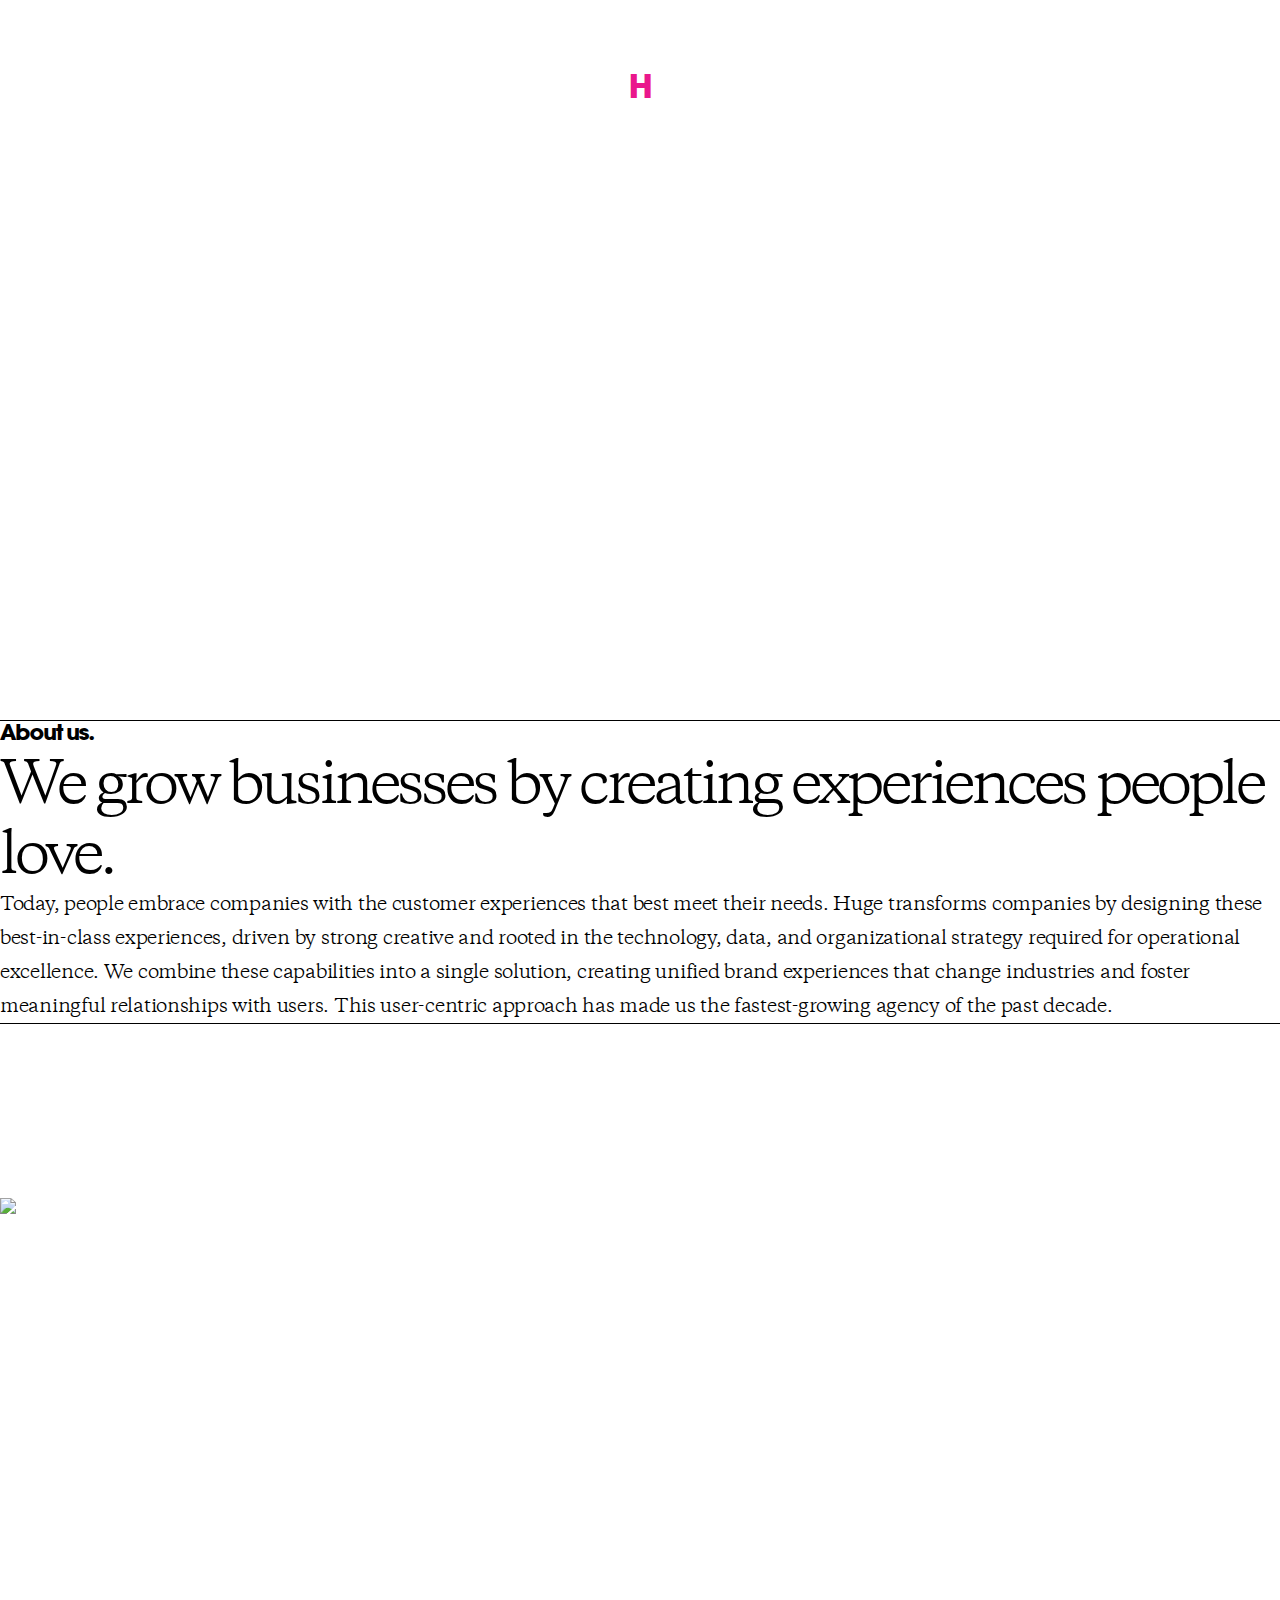
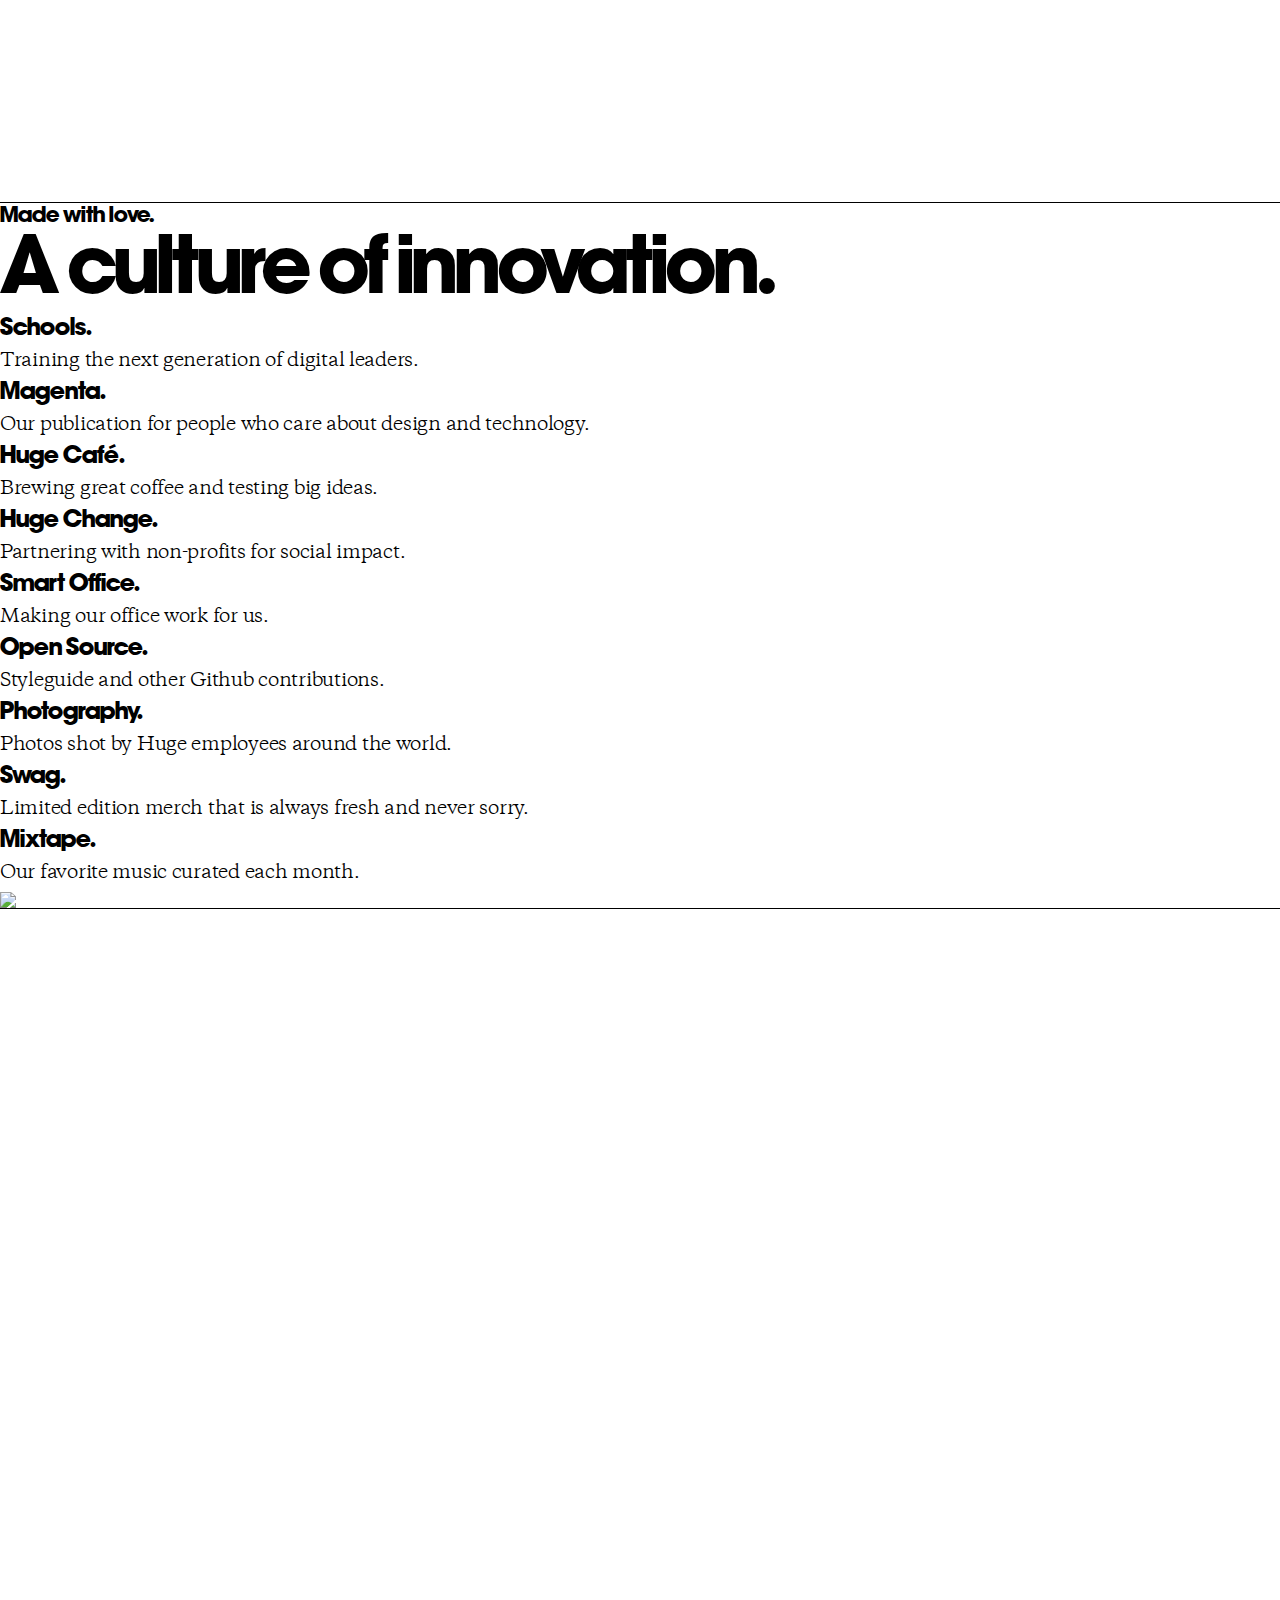
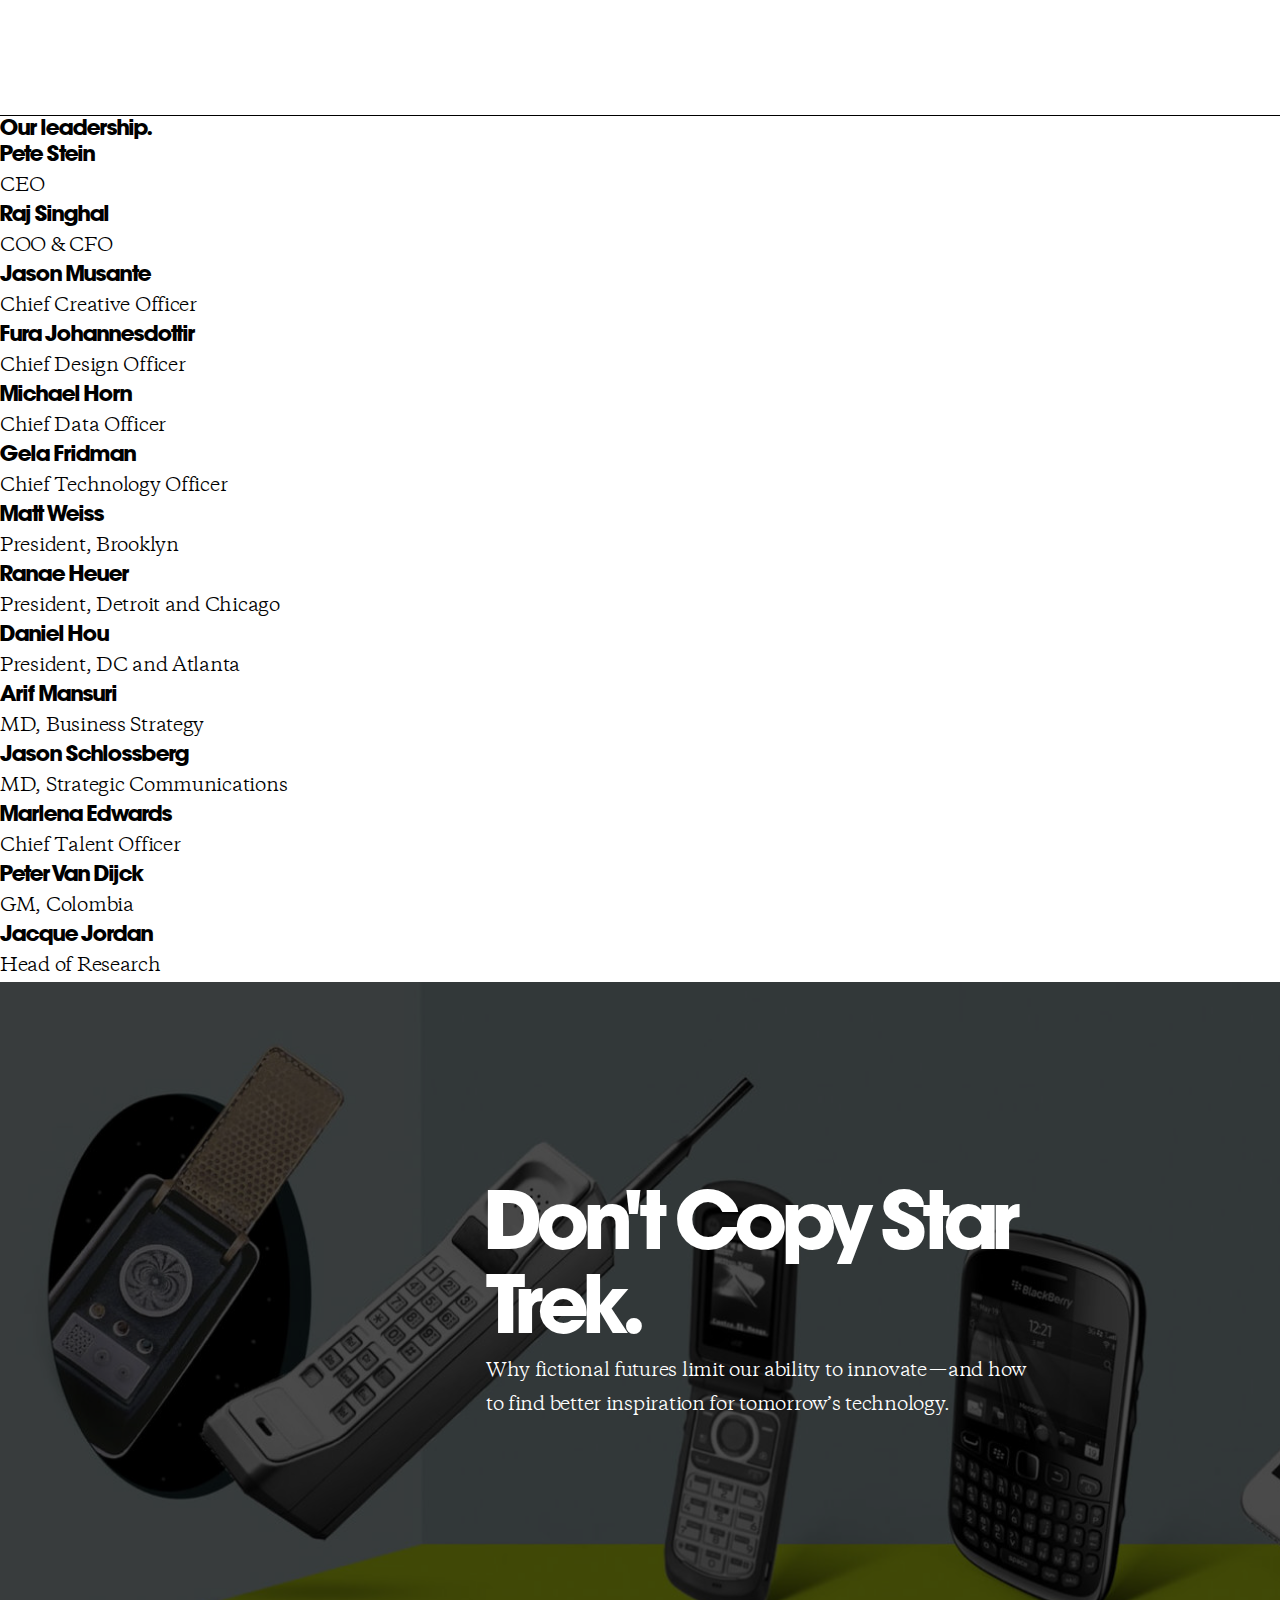
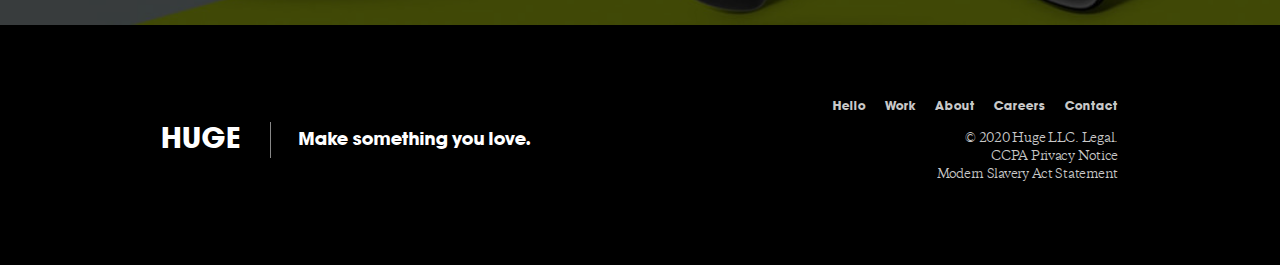
==== about.html @ fbf31138 "Add files via upload" ====
<!doctype html>
<html lang="ko">
<head>
  <title>Huge Inc.</title>
    <meta charset="UTF-8">
    <meta name="description" content="Huge Inc Website">
    <meta name="keywords" content="Design, Agency, Web, UI, UX">
    <meta name="author" content="Hevin">
    <meta name="viewport" content="width=device-width, initial-scale=1.0, user-scalable=no">

<!-- css -->
  <link rel="stylesheet" type="text/css" href="css/destyle.css"><!-- 브라우저 초기화 -->
  <link rel="stylesheet" type="text/css" href="css/common.css"><!-- 공통요소 -->
  <link rel="stylesheet" type="text/css" href="css/home.css"><!-- home 페이지 -->
  <link rel="stylesheet" type="text/css" href="css/about.css"><!-- about 페이지 -->

<!-- 구글 웹 폰트 -->
  <link rel="stylesheet" href="https://fonts.googleapis.com/css?family=Nanum+Myeongjo&display=swap">

  <script>
/*  변수 선언  */
   var header_state = 0;    /* 헤더 보이기 상태 */
  
        function LogoClick()  {
          if (header_state == 0)  {
            document.getElementById("home_header").style ="animation-name: home_header_ani; animation-duration: 1s; animation-fill-mode: forwards;";
            header_state = 1; /* 헤더 height: 440px 상태 기억 */
          } 
          else {
            document.getElementById("home_header").style ="animation-name: home_header_ani; animation-duration: 1s; animation-direction:reverse;";
              header_state = 0; /* 헤더 height: 0px 상태 기억 */
          } 
        }
  
   </script>
</head>

<body>

<!-- 원래 Home_logo
<div class="logo_box">
   <div class="logo">H</div>
</div>  -->

<!-- Home_logo 시작 -->
<div id="logo_h" onclick="LogoClick()">H</div>


<!-- header 시작 -->
<header id="home_header">

    <nav class="gnb">
        <ul class="menu_wrap">
          <li>
            <a href="index_3.24종합.html">Hello.</a>
            <p>Today at Huge.</p>
            <div></div>
          </li>
          <li>
            <a href="work.html">Work.</a>
            <p>What we've made.</p>
            <div></div>
          </li>
          <li>
            <a href="about.html">About.</a>
            <p>Who we are.</p>
            <div></div>
          </li>
          <li>
            <a href="careers.html">Careers.</a>
            <p>Join the team.</p>
            <div></div>
          </li>
          <li>
            <a href="contact.html">Contact.</a>
            <p>Get in touch.</p>
            <div></div>
          </li>
        </ul>
    
        <div class="gnb_aside">
          <p class="">Explore our thought leadership at</p>
          <a href="magenta.html">MAGENTA<span>.</span></a>
        </div>
    </nav>

</header><!-- header 끝 -->


<!-- main 시작 -->
<main>

<!-- About_hero 시작 -->
 <section class="hero hero_about">
     <h1 class="hero_title color_wh">Born in Brooklyn.</h1>
 </section>

<!-- About_us 시작 -->
 <section class="about_us">

  <div class="about_us_container">

    <div class="section_subtitle">
      <hr class="section_subtitle_rule_bl">
      <h6>About us.</h6>
    </div>
        
    <div class="about_us_content">
      <h2 class="about_us_title h3_serif">We grow businesses by creating experiences people love.</h2>
      <p class="about_us_text">Today, people embrace companies with the customer experiences that best meet their needs. Huge transforms companies by designing these best-in-class experiences, driven by strong creative and rooted in the technology, data, and organizational strategy required for operational excellence. We combine these capabilities into a single solution, creating unified brand experiences that change industries and foster meaningful relationships with users. This user-centric approach has made us the fastest-growing agency of the past decade.</p>
    </div>
  </div>

 </section>

<!-- How we do it 시작 -->
 <section class="our_servise">

  <div class="our_servise_container">
        
    <div class="section_subtitle_nopadding">
      <hr class="section_subtitle_rule_wh">
      <h6 class="color_wh">How we do it.</h6>
    </div>

    <div class="our_servise_content_container">
      <div class="our_servise_content">
        <h4 class="our_servise_content_title color_wh">The unified brand experience.</h4>
        <p class="our_servise_content_text color_wh">Lean, interdisciplinary teams work in close collaboration with clients, helping them to solve their user’s biggest problems. Our user-centric, data-driven approach focuses on creating a seamless experience across all digital, physical and communications touchpoints. This unified brand experience results in a much more consistent, impactful, and valuable relationship with the user.
        </p>
      </div>
      <div class="our_servise_infographic">
         <img class="our_servise_infographic_img" src="img/about/diagram.png">
      </div>
    </div>
  </div>

  <div class="our_servise_list_container">
    <ul class="our_servise_list color_wh">
      <h6>Strategy.</h6>
      <li><p><a>Business Consulting</a></p></li>
      <li><p><a>Innovation</a></p></li>
      <li><p><a>Branding</a></p></li>
      <li><p><a>Data Science</a></p></li>
      <li><p><a>Research</a></p></li>
    </ul>

    <ul class="our_servise_list color_wh">
      <h6>Product.</h6>
      <li><p><a>Experience Design</a></p></li>
      <li><p><a>Physical Design</a></p></li>
      <li><p><a>Service Design</a></p></li>
      <li><p><a>Technology</a></p></li>
      <li><p><a>Search Optimization</a></p></li>
    </ul>

    <ul class="our_servise_list color_wh">
      <h6>Marketing.</h6>
      <li><p><a>Campaigns</a></p></li>
      <li><p><a>Content</a></p></li>
      <li><p><a>Social & PR</a></p></li>
      <li><p><a>Media</a></p></li>
      <li><p><a>CRM</a></p></li>
    </ul>
  </div>
    
</section>

<!-- Made with love 시작 -->
<section class="our_culture">
  <div class="our_culture_container">

    <div class="section_subtitle_nopadding">
      <hr class="section_subtitle_rule_bl">
      <h6>Made with love.</h6>
    </div>

    <div class="our_culture_title">
      <h2>A culture of innovation.</h2></div>

    <ul class="our_culture_list">
      <li>
        <h5><a>Schools.</a></h5>
        <p>Training the next generation of digital leaders.</p>
      </li>
      <li>
        <h5><a>Magenta.</a></h5>
        <p>Our publication for people who care about design and technology.</p>
      </li>
      <li>
        <h5><a>Huge Café.</a></h5>
        <p>Brewing great coffee and testing big ideas.</p>
      </li>
      <li>
        <h5><a>Huge Change.</a></h5>
        <p>Partnering with non-profits for social impact.</p>
      </li>
      <li>
        <h5><a>Smart Office.</a></h5>
        <p>Making our office work for us.</p>
      </li>
      <li>
        <h5><a>Open Source.</a></h5>
        <p>Styleguide and other Github contributions.</p>
      </li>
      <li>
        <h5><a>Photography.</a></h5>
        <p>Photos shot by Huge employees around the world.</p>
      </li>
      <li></li>
      <li>
        <h5><a>Swag.</a></h5>
        <p>Limited edition merch that is always fresh and never sorry.</p>
      </li>
      <li></li>
      <li></li>
      <li></li>
      <li>
        <h5><a>Mixtape.</a></h5>
        <p>Our favorite music curated each month.</p>
      </li>
    </ul>
  </div>

  <div class="our_culture_background">
    <img src="img/about/bag__1_.png">
 </div>

</section>

<!-- Our offices 시작 -->
<section class="our_offices">

  <div class="our_offices_container">
        
    <div class="section_subtitle_nopadding">
      <hr class="section_subtitle_rule_wh">
      <h6 class="color_wh">Our offices.</h6>
    </div>

    <div>
      <ul class="our_offices_list color_wh">
        <li>
          <h6><a>Atlanta.</a></h6>
          <p>atl@hugeinc.com</p>
        </li>
        <li>
          <h6><a>Bogotá.</a></h6>
          <p>bog@hugeinc.com</p>
        </li>
        <li>
          <h6><a>Brooklyn.</a></h6>
          <p>bk@hugeinc.com</p>
        </li>
        <li>
          <h6><a>Chicago.</a></h6>
          <p>chi@hugeinc.com</p>
        </li>
        <li>
          <h6><a>DC.</a></h6>
          <p>dc@hugeinc.com</p>
        </li>
        <li>
          <h6><a>Detroit.</a></h6>
          <p>bog@hugeinc.com</p>
        </li>
        <li>
          <h6><a>London.</a></h6>
          <p>atl@hugeinc.com</p>
        </li>
        <li>
          <h6><a>Los Angeles.</a></h6>
          <p>la@hugeinc.com</p>
        </li>
        <li>
          <h6><a>Medellín.</a></h6>
          <p>mde@hugeinc.com</p>
        </li>
        <li>
          <h6><a>Oakland.</a></h6>
          <p>oak@hugeinc.com</p>
        </li>
        <li>
          <h6><a>Singapore.</a></h6>
          <p>sgp@hugeinc.com</p>
        </li>
        <li>
          <h6><a>Tokyo.</a></h6>
          <p>tyo@hugeinc.com</p>
        </li>
        <li>
          <h6><a>Toronto.</a></h6>
          <p>to@hugeinc.com</p>
        </li>
        
        
      </ul>



    </div>



  </div>

</section>

<!-- Our leadership 시작 -->
<section class="our_leadership">

  <div class="our_leadership_container">
        
    <div class="section_subtitle_nopadding">
      <hr class="section_subtitle_rule_bl">
      <h6 class="color_bl">Our leadership.</h6>
    </div>

    <div>
      <ul class="our_leadership_list color_bl">
        <li>
          <h6><a>Pete Stein</a></h6>
          <p>CEO</p>
        </li>
        <li>
          <h6><a>Raj Singhal</a></h6>
          <p>COO & CFO</p>
        </li>
        <li>
          <h6><a>Jason Musante</a></h6>
          <p>Chief Creative Officer</p>
        </li>
        <li>
          <h6><a>Fura Johannesdottir</a></h6>
          <p>Chief Design Officer</p>
        </li>
        <li>
          <h6><a>Michael Horn</a></h6>
          <p>Chief Data Officer</p>
        </li>
        <li>
          <h6><a>Gela Fridman</a></h6>
          <p>Chief Technology Officer</p>
        </li>
        <li>
          <h6><a>Matt Weiss</a></h6>
          <p>President, Brooklyn</p>
        </li>
        <li>
          <h6><a>Ranae Heuer</a></h6>
          <p>President, Detroit and Chicago</p>
        </li>
        <li>
          <h6><a>Daniel Hou</a></h6>
          <p>President, DC and Atlanta</p>
        </li>
        <li>
          <h6><a>Arif Mansuri</a></h6>
          <p>MD, Business Strategy</p>
        </li>
        <li>
          <h6><a>Jason Schlossberg</a></h6>
          <p>MD, Strategic Communications</p>
        </li>
        <li>
          <h6><a>Marlena Edwards</a></h6>
          <p>Chief Talent Officer</p>
        </li>
        <li>
          <h6><a>Peter Van Dijck</a></h6>
          <p>GM, Colombia</p>
        </li>
        <li>
          <h6><a>Jacque Jordan</a></h6>
          <p>Head of Research</p>
        </li>
        
        
      </ul>


    </div>
  </div>
</section>

<!-- main last 시작 -->
<section class="main_last">

  <div>
   <div class="main_last_wrap">
     <a class="main_last_left"></a>
     <a class="main_last_right">
       <h2>Don't Copy Star Trek.</h2>
       <p>Why fictional futures limit our ability to innovate — and how to find better inspiration for tomorrow’s technology.</p>
     </a>
   </div>
  </div>
  
 </section>


</main>
    

<!-- footer 시작 -->
<footer class="home_footer bg_color_black color_wh"> 
    <div>
       <div class="footer_content_left">
           <div>HUGE</div>
           <p class="color_wh">Make something you love.</p> 
       </div>  
    
       <div class="footer_content_right"> 
           <div>
              <a href="hello.html">Hello</a>
              <a href="work.html">Work</a>
              <a href="cbout.html">About</a>
              <a href="careers.html">Careers</a>
              <a href="contact.html" class="margin_right_none">Contact</a>
           </div>
           <p class="footer_aside">© 2020 Huge LLC. Legal.<br>
              CCPA Privacy Notice<br>
              Modern Slavery Act Statement
           </p>
        </div>
    </div> 
</footer><!-- footer 끝 -->


</body> 

</html>
---- css/destyle.css ----
/*! destyle.css v1.0.11 | MIT License | https://github.com/nicolas-cusan/destyle.css */

/* Reset box-model
   ========================================================================== */

* {
  box-sizing: border-box;
}

::before,
::after {
  box-sizing: inherit;
}

/* Document
   ========================================================================== */

/**
 * 1. Correct the line height in all browsers.
 * 2. Prevent adjustments of font size after orientation changes in iOS.
 * 3. Remove gray overlay on links for iOS.
 */

html {
  line-height: 1.15; /* 1 */
  -webkit-text-size-adjust: 100%; /* 2 */
  -webkit-tap-highlight-color: transparent; /* 3*/
}

/* Sections
   ========================================================================== */

/**
 * Remove the margin in all browsers.
 */

body {
  margin: 0;
}

/**
 * Render the `main` element consistently in IE.
 */

main {
  display: block;
}

/* Vertical rhythm
   ========================================================================== */

p,
table,
blockquote,
address,
pre,
iframe,
form,
figure,
dl {
  margin: 0;
}

/* Headings
   ========================================================================== */

h1,
h2,
h3,
h4,
h5,
h6 {
  font-size: inherit;
  line-height: inherit;
  font-weight: inherit;
  margin: 0;
}

/* Lists (enumeration)
   ========================================================================== */

ul,
ol {
  margin: 0;
  padding: 0;
  list-style: none;
}

/* Lists (definition)
   ========================================================================== */

dt {
  font-weight: bold;
}

dd {
  margin-left: 0;
}

/* Grouping content
   ========================================================================== */

/**
 * 1. Add the correct box sizing in Firefox.
 * 2. Show the overflow in Edge and IE.
 */

hr {
  box-sizing: content-box; /* 1 */
  height: 0; /* 1 */
  overflow: visible; /* 2 */
  border: 0;
  border-top: 1px solid;
  margin: 0;
  clear: both;
  color: inherit;
}

/**
 * 1. Correct the inheritance and scaling of font size in all browsers.
 * 2. Correct the odd `em` font sizing in all browsers.
 */

pre {
  font-family: monospace, monospace; /* 1 */
  font-size: inherit; /* 2 */
}

address {
  font-style: inherit;
}

/* Text-level semantics
   ========================================================================== */

/**
 * Remove the gray background on active links in IE 10.
 */

a {
  background-color: transparent;
  text-decoration: none;
  color: inherit;
}

/**
 * 1. Remove the bottom border in Chrome 57-
 * 2. Add the correct text decoration in Chrome, Edge, IE, Opera, and Safari.
 */

abbr[title] {
  border-bottom: none; /* 1 */
  text-decoration: underline; /* 2 */
  text-decoration: underline dotted; /* 2 */
}

/**
 * Add the correct font weight in Chrome, Edge, and Safari.
 */

b,
strong {
  font-weight: bolder;
}

/**
 * 1. Correct the inheritance and scaling of font size in all browsers.
 * 2. Correct the odd `em` font sizing in all browsers.
 */

code,
kbd,
samp {
  font-family: monospace, monospace; /* 1 */
  font-size: inherit; /* 2 */
}

/**
 * Add the correct font size in all browsers.
 */

small {
  font-size: 80%;
}

/**
 * Prevent `sub` and `sup` elements from affecting the line height in
 * all browsers.
 */

sub,
sup {
  font-size: 75%;
  line-height: 0;
  position: relative;
  vertical-align: baseline;
}

sub {
  bottom: -0.25em;
}

sup {
  top: -0.5em;
}

/* Embedded content
   ========================================================================== */

/**
 * Remove the border on images inside links in IE 10.
 */

img {
  border-style: none;
  vertical-align: bottom;
}

embed,
object,
iframe {
  border: 0;
  vertical-align: bottom;
}

/* Forms
   ========================================================================== */

/**
 * Reset form fields to make them styleable
 * 1. Reset radio and checkbox to preserve their look in iOS.
 */

button,
input,
optgroup,
select,
textarea {
  -webkit-appearance: none;
  appearance: none;
  vertical-align: middle;
  color: inherit;
  font: inherit;
  border: 0;
  background: transparent;
  padding: 0;
  margin: 0;
  outline: 0;
  border-radius: 0;
  text-align: inherit;
}

[type='checkbox'] {
  /* 1 */
  -webkit-appearance: checkbox;
  appearance: checkbox;
}

[type='radio'] {
  /* 1 */
  -webkit-appearance: radio;
  appearance: radio;
}

/**
 * Show the overflow in IE.
 * 1. Show the overflow in Edge.
 */

button,
input {
  /* 1 */
  overflow: visible;
}

/**
 * Remove the inheritance of text transform in Edge, Firefox, and IE.
 * 1. Remove the inheritance of text transform in Firefox.
 */

button,
select {
  /* 1 */
  text-transform: none;
}

/**
 * Correct the inability to style clickable types in iOS and Safari.
 */

button,
[type='button'],
[type='reset'],
[type='submit'] {
  cursor: pointer;
  -webkit-appearance: none;
  appearance: none;
}

button[disabled],
[type='button'][disabled],
[type='reset'][disabled],
[type='submit'][disabled] {
  cursor: default;
}

/**
 * Remove the inner border and padding in Firefox.
 */

button::-moz-focus-inner,
[type='button']::-moz-focus-inner,
[type='reset']::-moz-focus-inner,
[type='submit']::-moz-focus-inner {
  border-style: none;
  padding: 0;
}

/**
 * Restore the focus styles unset by the previous rule.
 */

button:-moz-focusring,
[type='button']:-moz-focusring,
[type='reset']:-moz-focusring,
[type='submit']:-moz-focusring {
  outline: 1px dotted ButtonText;
}

/**
 * Reset to invisible
 */

fieldset {
  margin: 0;
  padding: 0;
  border: 0;
  min-width: 0;
}

/**
 * 1. Correct the text wrapping in Edge and IE.
 * 2. Correct the color inheritance from `fieldset` elements in IE.
 * 3. Remove the padding so developers are not caught out when they zero out
 *    `fieldset` elements in all browsers.
 */

legend {
  color: inherit; /* 2 */
  display: table; /* 1 */
  max-width: 100%; /* 1 */
  padding: 0; /* 3 */
  white-space: normal; /* 1 */
}

/**
 * Add the correct vertical alignment in Chrome, Firefox, and Opera.
 */

progress {
  vertical-align: baseline;
}

/**
 * Remove the default vertical scrollbar in IE 10+.
 */

textarea {
  overflow: auto;
}

/**
 * 1. Remove the padding in IE 10.
 */

[type='checkbox'],
[type='radio'] {
  padding: 0; /* 1 */
}

/**
 * Correct the cursor style of increment and decrement buttons in Chrome.
 */

[type='number']::-webkit-inner-spin-button,
[type='number']::-webkit-outer-spin-button {
  height: auto;
}

/**
 * 1. Correct the outline style in Safari.
 */

[type='search'] {
  outline-offset: -2px; /* 1 */
}

/**
 * Remove the inner padding in Chrome and Safari on macOS.
 */

[type='search']::-webkit-search-decoration {
  -webkit-appearance: none;
}

/**
 * 1. Correct the inability to style clickable types in iOS and Safari.
 * 2. Change font properties to `inherit` in Safari.
 */

::-webkit-file-upload-button {
  -webkit-appearance: button; /* 1 */
  font: inherit; /* 2 */
}

/**
 * Clickable labels
 */

label[for] {
  cursor: pointer;
}

/* Interactive
   ========================================================================== */

/*
 * Add the correct display in Edge, IE 10+, and Firefox.
 */

details {
  display: block;
}

/*
 * Add the correct display in all browsers.
 */

summary {
  display: list-item;
}

/* Table
   ========================================================================== */

table {
  border-collapse: collapse;
  border-spacing: 0;
}

caption {
  text-align: left;
}

td,
th {
  vertical-align: top;
}

th {
  text-align: left;
  font-weight: bold;
}

/* Misc
   ========================================================================== */

/**
 * Add the correct display in IE 10+.
 */

template {
  display: none;
}

/**
 * Add the correct display in IE 10.
 */

[hidden] {
  display: none;
}
---- css/common.css ----
/* 웹폰트 링크 */
@font-face { 
         font-family:Galaxie-Book;
         src:url(../font/GalaxieCopernicus-Book.woff)}

@font-face { 
         font-family:HugeGotic-Bold;
         src:url(../font/HugeGothic-Bold.woff)}  

         
/* 타이포그래피 */
h1, h2, h3, h4, h5, h6 { font-family: HugeGotic-Bold; font-weight: 400; -webkit-font-smoothing: antialiased;}
p { font-family: Galaxie-Book; -webkit-font-smoothing: antialiased;}

h1 {font-size: 170px; line-height: 170px;}
h2 {font-size: 80px; line-height: 84px; letter-spacing: -2px;}
h3 {font-size: 56px; line-height: 70px; letter-spacing: -4px;}

h4 {font-size: 44px; line-height: 44px;}
h5 {font-size: 24px; line-height: 30px;}
h6 {font-size: 22px; line-height: 26px;}

p {font-size: 18px; line-height: 34px; letter-spacing: -0.27504px;}

.h3_serif {font-family: Galaxie-Book; font-size: 56px; line-height: 70px; letter-spacing: -4px;}
.h4_sans {font-family: HugeGotic-Bold; font-size: 44px; line-height: 44px;}
.h5_sans {font-family: HugeGotic-Bold; font-size: 24px; line-height: 30px;}
.h6_sans {font-family: HugeGotic-Bold; font-size: 22px; line-height: 26px;}

.p_small_1 {font-size: 16px; letter-spacing: -1px;}
.p_small_2 {font-size: 12px; line-height: 22.667px; letter-spacing: -0.27504px;}
.p_small_sans {font-size: 14px; line-height: 20px; }


/* 분석
1 Bold 170, 170, normal(0)  h1

2 Bold 80, 84, -2  h2
3 Bold 56, 70, -4  h3

3 Book 56, 70, -4  .h3_serif

4 Bold 44, 44, 0  .h_h4
5 Bold 24, 30, 0  .h_h5
6 Bold 22, 26(16), 0  .h_h6

7 Book 18, 34, -0.27504  p
8 Book 16, normal, -1  .p_small_1

9 Bold 14, 20, 0  .p_small_sans
10Book 12, 22.667, -0.27504  .p_small_2  */


/* color */
.color_bl {color: black;}
.color_wh {color: white;}

.hrcolor_bl {border-top: 1px solid black;}
.hrcolor_wh {border-top: 1px solid white;}

/* 원래 Home_logo 클래스
.logo_box {width:74px; height:74px; background-color: white; position: fixed; left: calc(50vw - 37px); top: 50px; 
       display: flex; justify-content: center; align-items: center; z-index: 200;}
.logo {width:48px; height:48px; color: #ea178c; font-family: HugeGotic-Bold; font-size: 36px; font-weight: 600; text-align: center; line-height: 48px;} */


/* Home_logo */
@keyframes logo_animation {
  0%{background-position:0% 7%}
  50%{background-position:100% 94%}
  100%{background-position:0% 7%}
 }

 #logo_h {width: 74px; height: 74px; background-color: white; color:#ea178c; font-family: HugeGotic-Bold; font-size: 32px; line-height: 32px;  display: flex; justify-content: center; align-items: center; position: fixed; top: 50px; left: calc(50% - 37px); z-index: 200; padding-top: 4px; box-sizing: border-box;
  background: linear-gradient(315deg,  #ea178c, #ffffff, #ea178c, #ffffff, #ffffff);
  background-size: 800% 800%;
  animation: logo_animation 0.8s; 
  animation-iteration-count: 1;} 

  #logo_open {width: 120px; height: 74px;  color:#ea178c; font-family: HugeGotic-Bold; font-size: 32px; line-height: 32px;  display: flex; justify-content: flex-start; align-items: center; position: fixed; top: 50px; left: calc(50% - 37px); z-index: 200; padding-top: 4px; box-sizing: border-box; display: none;}


/* header */
@keyframes header_ani_open {
  from { height: 0; }
  to { height: auto; }
}

@keyframes header_ani_close {
  from { height: auto;}
  to { height: 0;  }
}

@keyframes header_ani_open_m {
  from { height: 0vh; }
  to { height: 80vh; }
}

@keyframes header_ani_close_m {
  from { height: 80vh; }
  to { height: 0vh }
}


 header {background-color: #F4F4F4; width: 100%; height: 0; display: block; position: fixed; z-index: 100; overflow: hidden; }

 /* 트렌지션 header {background-color: #F4F4F4; width: 100vw; height: 0px; display: block; position: fixed; z-index: 100; overflow: hidden; transition: height 0.3s;} */

 nav {width: 100%; height: 440px; display: flex; justify-content: center; align-items: center; position: relative; box-sizing: border-box; position: relative;}

 .menu_wrap {width: 1050px; height: 90px; display: flex; justify-content: space-between;}
 .menu_wrap li {width: 190px; height: 90px; display: flex; flex-direction: column; align-items:center;}
 .menu_wrap li a {font-family: HugeGotic-Bold; font-size: 36px; color: black; line-height: 36px;}
 .menu_wrap li a:hover {color: #ea178c;}

 .menu_wrap hr {width: 100%; display: none;}
 .menu_wrap p {font-family:Galaxie-Book; font-size: 14px; font-weight: 100; line-height: 28px; letter-spacing: -1px;} 
 .menu_wrap li div {border-bottom: 1px solid black; width: 48px; height: 36px;}

 .gnb_aside {width: 320px; height: 22px; display: flex; justify-content: center; position: absolute; bottom: 76px; left: calc(50vw - 160px);}
 .gnb_aside p {font-family:Galaxie-Book; font-size: 14px; font-weight: 100; line-height: 22px; letter-spacing: -1px;}
 .gnb_aside a {font-family:HugeGotic-Bold; font-size: 16px; line-height: 21px; margin-left: 6px; padding-top: 1px;}
 .gnb_aside a:hover {color: #ea178c;}
 .gnb_aside a span {color: #ea178c;}


/*  footer  */
.bg_color_black { background-color: black;}

.home_footer {width: 100%; height: 240px; padding: 70px 0 80px; box-sizing: border-box;}
   .home_footer_content_wrap {}
   .home_footer > div {width: 100%; height: 90px; padding: 0 calc(12.5% + 2px); display: flex; justify-content: space-between; min-width: 980px;}

    .footer_content_left {display: flex; align-items: center;}
      .footer_content_left > div {font-family: HugeGotic-Bold; font-size: 28px; line-height: 36px; border-right: 1px solid #888888; padding-right: 28px; margin-right: 28px; letter-spacing: 2px; }
      .footer_content_left > p {font-family: HugeGotic-Bold; font-size: 18px; line-height: 36px; letter-spacing: 1px;}

    .footer_content_right {display: flex; flex-direction: column;}
      .footer_content_right > div {font-family: HugeGotic-Bold; font-size: 12px; line-height: 24px; color: #c8c8c8; letter-spacing: 1px; margin-bottom: 10px;}

      .footer_content_right a {margin-right: 16px;}
      .footer_content_right a:last-child {margin-right: 0;}

      .footer_aside {font-family: Galaxie-Book; font-size: 12px; line-height: 18px; text-align: right; color: #c8c8c8;}


/* main_last -홈에서는 제외 */
.main_last {width: 100%; background-image: url(../img/9.jpg); background-size: cover;}
  .main_last > div:first-child {background-color: rgba(0,0,0,0.7); padding: 200px 0;}
  .main_last_wrap {width: 100vw; display: flex; justify-content: start;}
  .main_last_left {width: 18.98734%; padding-bottom: 18.98734%; margin-left: 12.65823%; margin-right: 1.25%; background-image: url(../img/magenta-hero.gif); background-size: cover;}

  .main_last_right {width: 43.03797%; margin-left: 5.06329%; margin-right: 1.26582%; display: flex; flex-direction: column; justify-content: center;}
  .main_last_right h2 {color: white;}
  .main_last_right p {color: white;}



/* hero video */
.hero_video {width: 100%; height: 80vh; display: flex; justify-content: center; align-items: center; position: relative;}
.hero_video video {min-width: 100vw; min-height: 80vh; border: none; right: 0; bottom: 0; position: absolute; background-size: cover;}


/* hero img */
.hero {width: 100%; height: 80vh; background-size: cover; background-position: center; padding: 140px 0 60px;}



/*/// 미디어쿼리 ///*/
@media screen and (max-width: 999px) {
  /* Header */ 
  .menu_wrap {padding: 0 100px;}
  .menu_wrap li {width: 144px; }
  .menu_wrap li a {font-size: 32px;  line-height: 32px;}

  /* 퓨터 */ 
  .home_footer {height: 280px; padding: 60px 70px 50px;}
  .home_footer > div { flex-direction: column; align-items: flex-start; height: 150px; min-width: 360px; padding: 0; }
  .footer_content_left > div {padding-right: 22px; margin-right: 22px; }
  .footer_aside {font-family: Galaxie-Book; font-size: 12px; line-height: 18px; text-align: left; color: #c8c8c8;}
  } 

@media screen and (max-width: 767px) {
 /* Home_logo */ 
  #logo_h {width: 62px; height: 62px; font-size: 30px; line-height: 30px; top: 24px;} 
  #logo_open {top: 24px;}

  /* Header */ 
  nav { height: 80vh; padding: 100px 54px 200px;}
  .menu_wrap {width: 100%; height: 100%; flex-direction: column; align-items: center; padding: 0;}
  .menu_wrap li {width: 100%; height: 90px; flex-direction: row; justify-content: space-between; align-items:center; }
  .menu_wrap li a { font-size: 22px;  line-height: 26px;}

  .menu_wrap hr {margin: 0 15px; display: block;}
  .menu_wrap p {font-size: 16px; line-height: 26px; white-space: nowrap; } 
  .menu_wrap li div {display: none;}

  .gnb_aside { bottom: 60px;}
 
  } 



/* 반응형 미디어쿼리 */
0. word-break: keep all;
0.로고 클릭시 huge로 변화
0.인덱스 레터스페이싱 ###

Bp 999 
1.Hello 사이즈 변화 width 700px
2.폰트 사이즈 변화
  H2>>72px
  H5>>16px
  
3.푸터 레이아웃
 2단 >> 1단

Bp 767 
1.로고 사이즈 줄어듬
2.Hello >> Hi
3.홈섹션 폰트 사이즈 변화
  H2>>40px
  H5>>14px

4.홈섹션 레이아웃 변화
5.홈섹션 배경이미지 변경 
6.메뉴바-길이 너무 긴거 같음
 레이아웃변경 
 js애니메이션 수정 ##

 //스크롤 문제-푸터?//
---- css/home.css ----
/*/ Home 상세페이지 /*/


main { width: 100%; transition: padding-top 0.6s;}

/* Home_hello  */
.home_hello_wrap {width: 100%; height: 100vh; padding: 0; display: flex; justify-content: center; align-items: center; position: relative;}
 .home_hello_h1 {width: 800px; height: 300px; margin: 0 auto; display: flex; justify-content: center; align-items: center; font-size: 294px; letter-spacing: -6px; padding-left: 24px;}
 .home_hellohi_h1 { display: none; font-size: 200px; padding-left: 26px;}
   .home_hello_next {width: 100%; height: 90px; padding: 0; display: flex; flex-direction: column; justify-content: center; align-items: center; position: absolute; top: calc(100% - 90px);}
   .home_hello_next_p {line-height: 36px; width: 210px; margin: 0 auto; text-align: center;}
   .home_hello_next_line {border-left: 1px solid black; width: 1px; height: 50px;}

      
/* Home_section  */
.home_section_wrap {width:100%; height:100vh; box-sizing: border-box; display: flex; background-size:cover; background-position: center; word-break: keep all;}

   .home_section_index {width:12.5%; height: 100vh; padding-top: 20vh; box-sizing: border-box;}
      .home_section_index_wrap { display: flex; justify-content: flex-end; padding-left: 40px;}
        .home_section_index_wrap p { font-weight: 100; line-height: 22px;   letter-spacing: 1px; margin-right: 15px;}
        .index_line { border-bottom: 1px solid; width: 42%; height: 11px;}
        .index_title_m {display: none; font-weight: 100; line-height: 22px; letter-spacing: 1px;}

   .home_section_content {width:75%; height: 100vh; padding: 20vh 0; box-sizing: border-box; padding-left:15px;}
      .home_section_content_wrap {width: 100%; height: 60vh;}
        .index_title {font-weight: 100; line-height: 22px; letter-spacing: 1px;}
         .home_section_content_subwrap {width: 45%; height:calc(100% - 22px);  display: flex; flex-direction: column; justify-content: center;}
           .home_section_content_subwrap h2 {font-weight: 100;}
           .home_section_content_subwrap div {border-top: 1px solid; width: 20%; height: 11px; margin: 30px 0;}
           .home_section_content_subwrap p {font-family: Galaxie-Book; font-size: 18px; line-height: 28px; width: 85%;}

   .home_section_detail {width:12.5%; height: 100vh;}

  .home_section_content_subwrap span {white-space: nowrap;}


.bg_img_01 {background-image: url(../img/hugeinc.png);}
.bg_img_02 {background-image: url(../img/GreenHugeinc.png);}
.bg_img_03 {background-image: url(../img/RealtorHugeinc.jpg);} 
.bg_img_04 {background-image: url(../img/hugeinc16.png);}
.bg_img_05 {background-image: url(../img/hugeinc10.png);}
.bg_img_06 {background-image: url(../img/hugeinc12.png);}
.bg_img_07 {background-image: url(../img/hugeinc3.jpg);}




/*/// 미디어쿼리 ///*/
@media screen and (max-width: 999px) {
  /* Home_section */ 
  .home_section_index_wrap p { font-size: 16px;  margin-right: 15px; }
  .index_title {font-size: 16px; }

  .home_section_content_subwrap h2 {font-size: 72px;}
  .home_section_content_subwrap p { font-size: 16px; width: 100%;} 
   } 

@media screen and (max-width: 767px) {
   /* Home_hello */ 
   .home_hello_h1 { display: none; }
   .home_hellohi_h1 { display: block;}

   /* Home_section */ 
   .home_section_wrap { display: flex; flex-direction: column;}

   .home_section_index { width: 100%; height: 21vh; padding-top: 17vh;}
   .home_section_index_wrap { display: flex; justify-content: flex-start; padding-left: 50px;}
   .home_section_index_wrap p { font-size: 14px; margin-right: 8px;}
   .index_line {width: 8%; margin-right: 10px;}
   .index_title_m { display: block; font-size: 14px;}
       
    .home_section_content {width:100%; height: auto; padding: 20px 50px; }
    .home_section_content_subwrap {width: 80%; height:auto; justify-content: flex-start; }
      .index_title {display: none;}
      .home_section_content_subwrap h2 {font-size: 40px; line-height: 46px; letter-spacing: -1px;}
      .home_section_content_subwrap div {margin: 12px 0 2px; width: 25%;}
      .home_section_content_subwrap p { width: 98%;}  

   .home_section_detail {display: none;}

  .bg_img_01 {background-image: url(../img/hugeinc4.jpg);}
  .bg_img_02 {background-image: url(../img/GreenHugeinc2.png);}
  .bg_img_03 {background-image: url(../img/RealtorHugeinc2.jpg);} 
  .bg_img_04 {background-image: url(../img/hugeinc16_2.png); background-position: bottom;}
  .bg_img_05 {background-image: url(../img/hugeinc10_1.jpg); background-position: bottom;}
  .bg_img_06 {background-image: url(../img/hugeinc14.png);}
  .bg_img_07 {background-image: url(../img/hugeinc3_2.jpg); background-position: bottom;}
   } 



/* 반응형 미디어쿼리 */
0. word-break: keep all;
0.로고 클릭시 huge로 변화
0.인덱스 레터스페이싱 ###

Bp 999 
1.Hello 사이즈 변화 width 700px
2.폰트 사이즈 변화
  H2>>72px
  H5>>16px
  
3.푸터 레이아웃
 2단 >> 1단


Bp 767 
1.로고 사이즈 줄어듬
2.Hello >> Hi
3.홈섹션 폰트 사이즈 변화
  H2>>40px
  H5>>14px

4.홈섹션 레이아웃 변화
5.홈섹션 배경이미지 변경
6.메뉴바-길이 너무 긴거 같음
 레이아웃변경 
 js애니메이션 수정 ##

 //스크롤 문제-푸터?//
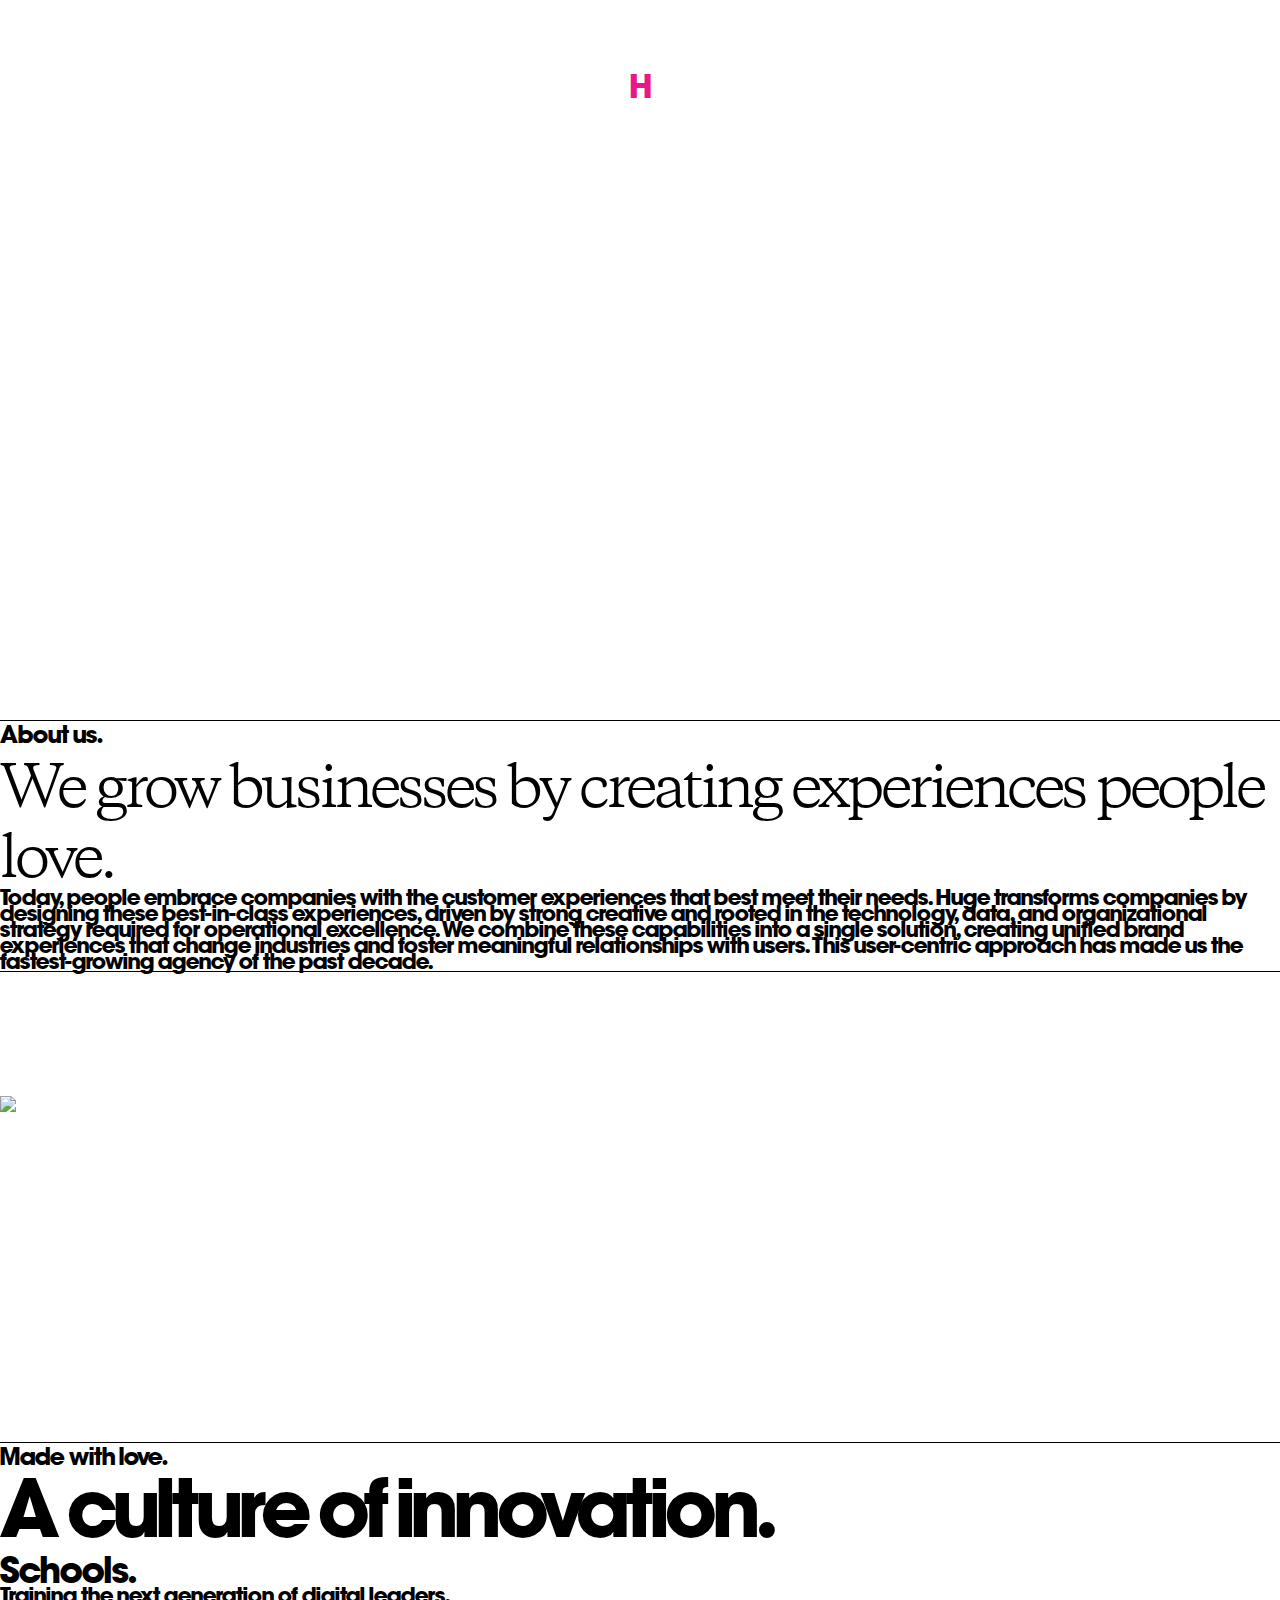
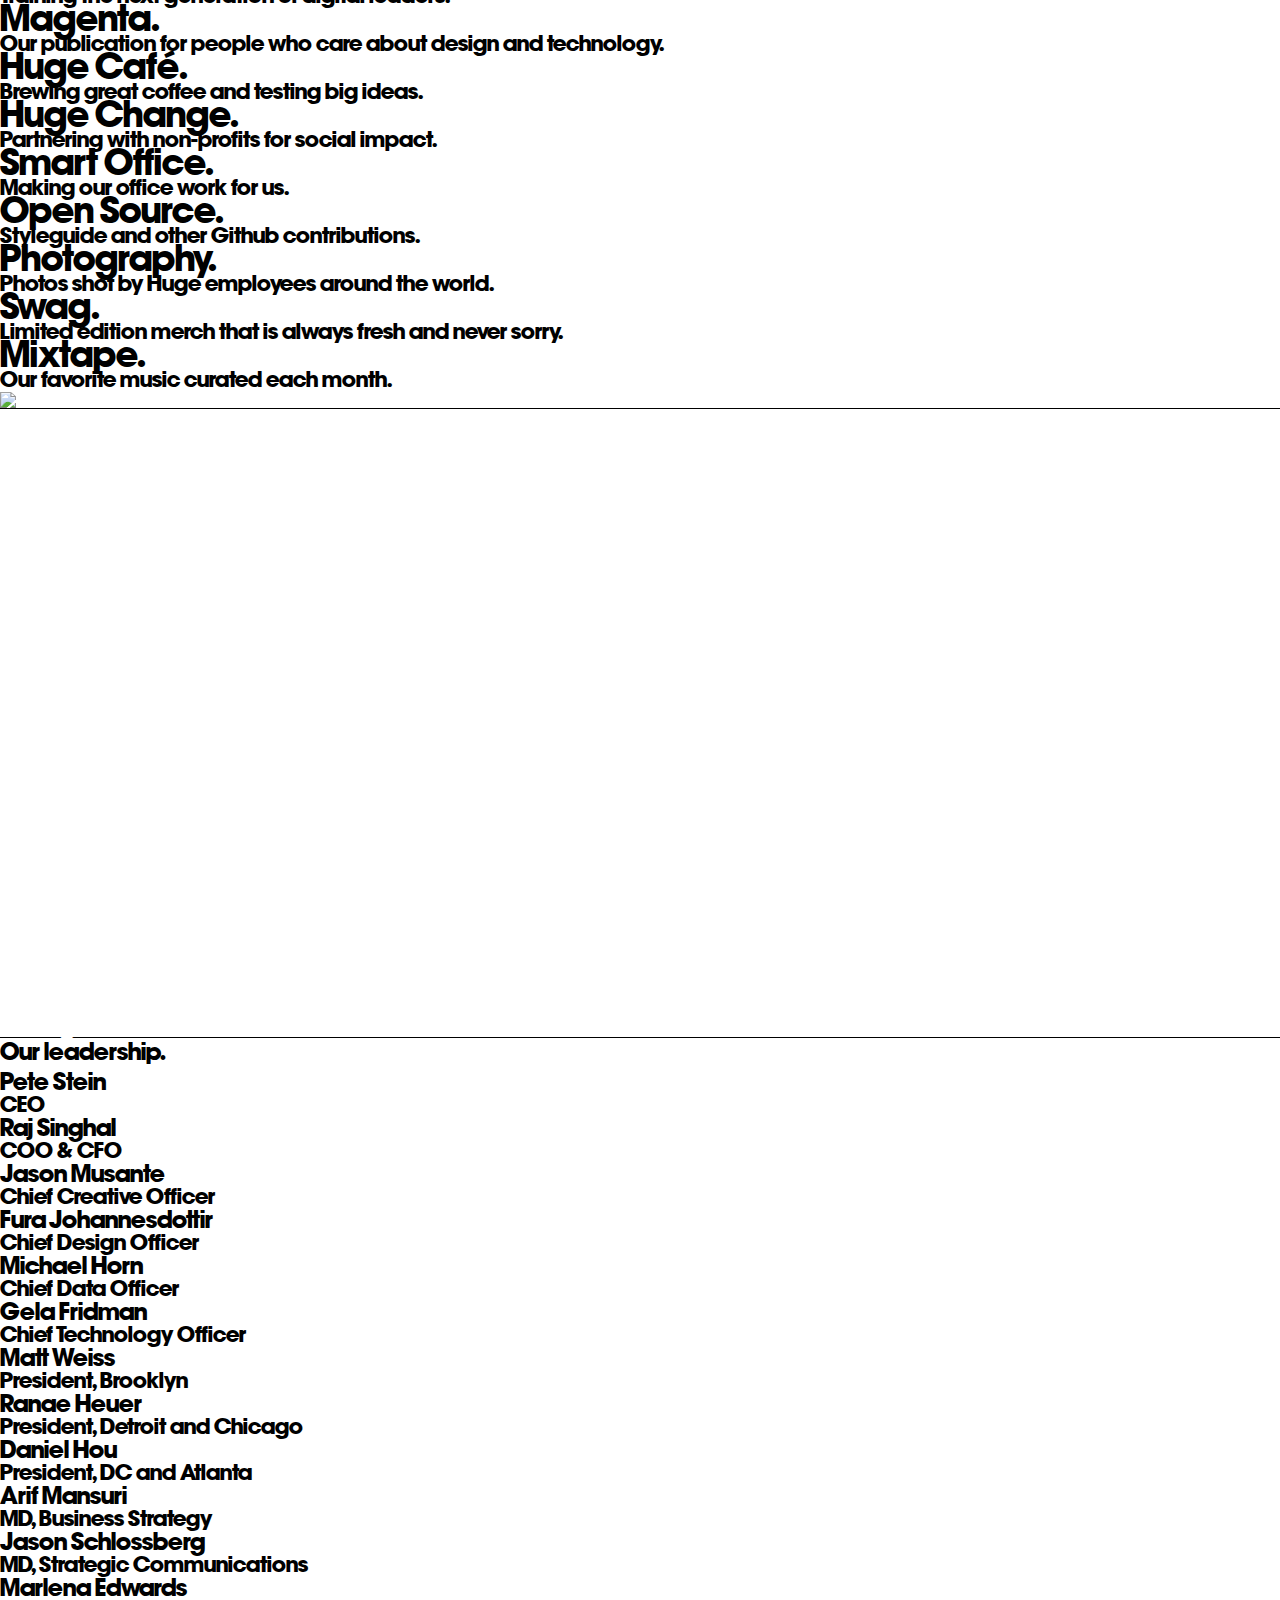
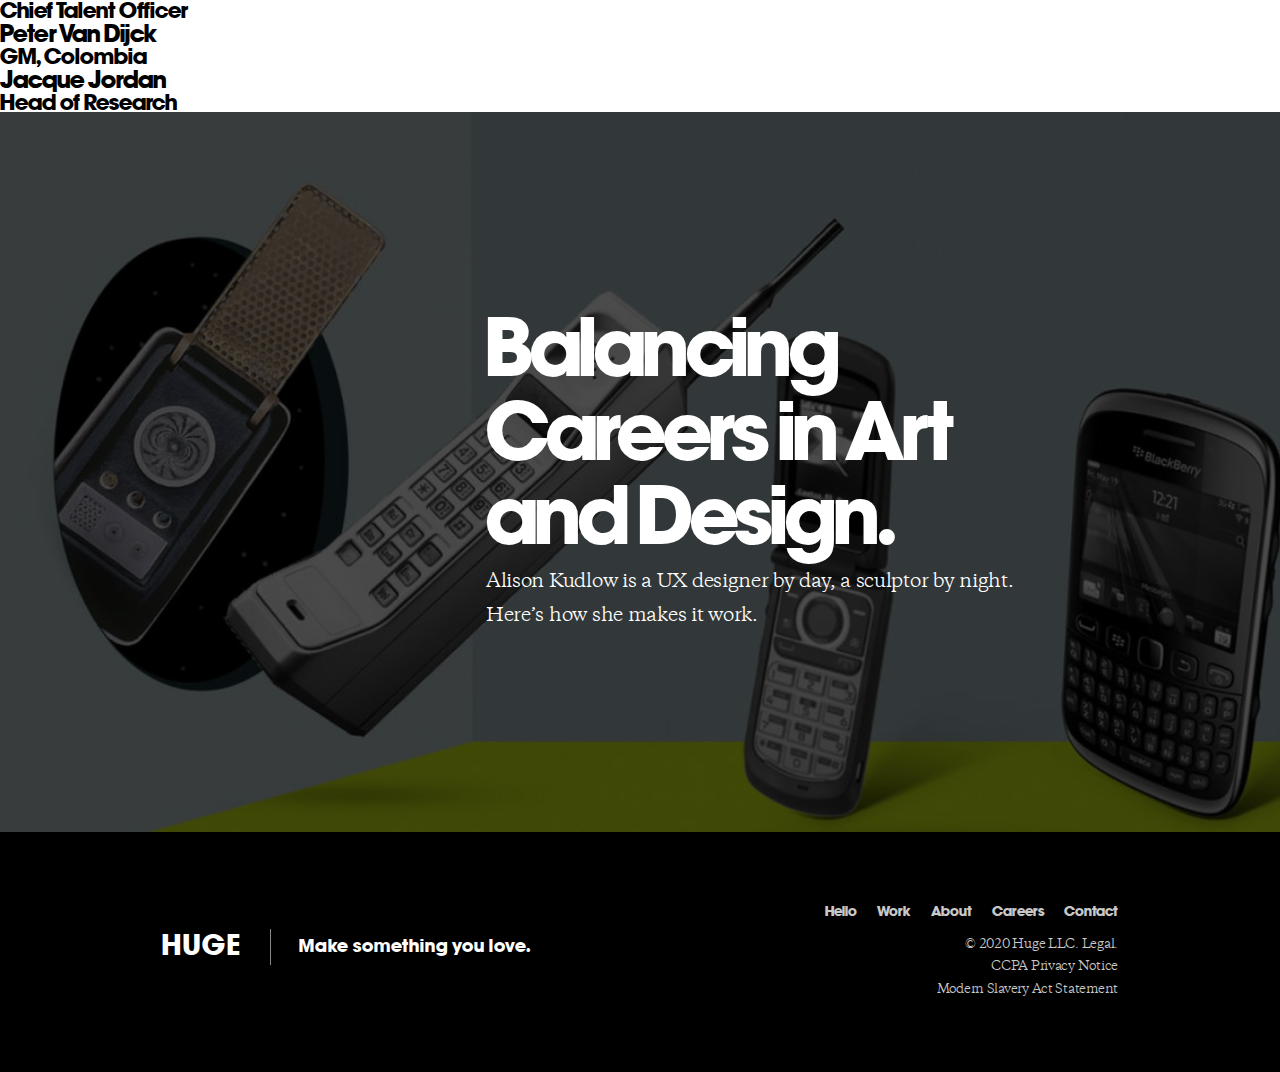
==== commit cf97c05e: "Add files via upload" ====
--- a/about.html
+++ b/about.html
@@ -11,7 +11,6 @@
 <!-- css -->
   <link rel="stylesheet" type="text/css" href="css/destyle.css"><!-- 브라우저 초기화 -->
   <link rel="stylesheet" type="text/css" href="css/common.css"><!-- 공통요소 -->
-  <link rel="stylesheet" type="text/css" href="css/home.css"><!-- home 페이지 -->
   <link rel="stylesheet" type="text/css" href="css/about.css"><!-- about 페이지 -->
 
 <!-- 구글 웹 폰트 -->
@@ -37,11 +36,6 @@
 
 <body>
 
-<!-- 원래 Home_logo
-<div class="logo_box">
-   <div class="logo">H</div>
-</div>  -->
-
 <!-- Home_logo 시작 -->
 <div id="logo_h" onclick="LogoClick()">H</div>
 
@@ -49,40 +43,45 @@
 <!-- header 시작 -->
 <header id="home_header">
 
-    <nav class="gnb">
-        <ul class="menu_wrap">
-          <li>
-            <a href="index_3.24종합.html">Hello.</a>
-            <p>Today at Huge.</p>
-            <div></div>
-          </li>
-          <li>
-            <a href="work.html">Work.</a>
-            <p>What we've made.</p>
-            <div></div>
-          </li>
-          <li>
-            <a href="about.html">About.</a>
-            <p>Who we are.</p>
-            <div></div>
-          </li>
-          <li>
-            <a href="careers.html">Careers.</a>
-            <p>Join the team.</p>
-            <div></div>
-          </li>
-          <li>
-            <a href="contact.html">Contact.</a>
-            <p>Get in touch.</p>
-            <div></div>
-          </li>
-        </ul>
-    
-        <div class="gnb_aside">
-          <p class="">Explore our thought leadership at</p>
-          <a href="magenta.html">MAGENTA<span>.</span></a>
-        </div>
-    </nav>
+  <nav class="gnb">
+      <ul class="menu_wrap">
+        <li>
+          <a href="index.html"><h5 class="h5_big">Hello.</h5></a>
+          <hr>
+          <p class="p3_serif">Today at Huge.</p>
+          <div></div>
+        </li>
+        <li>
+          <a href="work.html"><h5 class="h5_big">Work.</h5></a>
+          <hr>
+          <p class="p3_serif">What we've made.</p>
+          <div></div>
+        </li>
+        <li>
+          <a href="about.html"><h5 class="h5_big">About.</h5></a>
+          <hr>
+          <p class="p3_serif">Who we are.</p>
+          <div></div>
+        </li>
+        <li>
+          <a href="careers.html"><h5 class="h5_big">Careers.</h5></a>
+          <hr>
+          <p class="p3_serif">Join the team.</p>
+          <div></div>
+        </li>
+        <li>
+          <a href="contact.html"><h5 class="h5_big">Contact.</h5></a>
+          <hr>
+          <p class="p3_serif">Get in touch.</p>
+          <div></div>
+        </li>
+      </ul>
+  
+      <div class="gnb_aside">
+        <p class="p2_serif">Explore our thought leadership at</p>
+        <a href="https://magenta.as"><p class="p2">MAGENTA<span>.</span></p></a>
+      </div>
+  </nav>
 
 </header><!-- header 끝 -->
 
@@ -91,7 +90,7 @@
 <main>
 
 <!-- About_hero 시작 -->
- <section class="hero hero_about">
+ <section class="hero_img hero_about">
      <h1 class="hero_title color_wh">Born in Brooklyn.</h1>
  </section>
 
@@ -106,8 +105,8 @@
     </div>
         
     <div class="about_us_content">
-      <h2 class="about_us_title h3_serif">We grow businesses by creating experiences people love.</h2>
-      <p class="about_us_text">Today, people embrace companies with the customer experiences that best meet their needs. Huge transforms companies by designing these best-in-class experiences, driven by strong creative and rooted in the technology, data, and organizational strategy required for operational excellence. We combine these capabilities into a single solution, creating unified brand experiences that change industries and foster meaningful relationships with users. This user-centric approach has made us the fastest-growing agency of the past decade.</p>
+      <h3>We grow businesses by creating experiences people love.</h3>
+      <p>Today, people embrace companies with the customer experiences that best meet their needs. Huge transforms companies by designing these best-in-class experiences, driven by strong creative and rooted in the technology, data, and organizational strategy required for operational excellence. We combine these capabilities into a single solution, creating unified brand experiences that change industries and foster meaningful relationships with users. This user-centric approach has made us the fastest-growing agency of the past decade.</p>
     </div>
   </div>
 
@@ -313,11 +312,11 @@
         
     <div class="section_subtitle_nopadding">
       <hr class="section_subtitle_rule_bl">
-      <h6 class="color_bl">Our leadership.</h6>
+      <h6>Our leadership.</h6>
     </div>
 
     <div>
-      <ul class="our_leadership_list color_bl">
+      <ul class="our_leadership_list">
         <li>
           <h6><a>Pete Stein</a></h6>
           <p>CEO</p>
@@ -385,17 +384,15 @@
 
 <!-- main last 시작 -->
 <section class="main_last">
-
-  <div>
+  <div class="bg_color_warp">
    <div class="main_last_wrap">
-     <a class="main_last_left"></a>
+     <a class="main_last_left" href="https://magenta.as"></a>
      <a class="main_last_right">
-       <h2>Don't Copy Star Trek.</h2>
-       <p>Why fictional futures limit our ability to innovate — and how to find better inspiration for tomorrow’s technology.</p>
+       <h2 class="color_wh">Balancing Careers in Art and Design.</h2>
+       <p class="p1_serif color_wh">Alison Kudlow is a UX designer by day, a sculptor by night. Here’s how she makes it work.</p>
      </a>
    </div>
   </div>
-  
  </section>
 
 
@@ -403,27 +400,32 @@
     
 
 <!-- footer 시작 -->
-<footer class="home_footer bg_color_black color_wh"> 
-    <div>
-       <div class="footer_content_left">
-           <div>HUGE</div>
-           <p class="color_wh">Make something you love.</p> 
-       </div>  
+<footer class="home_footer bg_color_black color_wh">
+
+  <div class="home_footer_content_wrap">
+
+    <div class="footer_content_left">
+      <div>HUGE</div>
+      <p class="color_wh">Make something you love.</p> 
+    </div>  
     
-       <div class="footer_content_right"> 
-           <div>
-              <a href="hello.html">Hello</a>
-              <a href="work.html">Work</a>
-              <a href="cbout.html">About</a>
-              <a href="careers.html">Careers</a>
-              <a href="contact.html" class="margin_right_none">Contact</a>
-           </div>
-           <p class="footer_aside">© 2020 Huge LLC. Legal.<br>
-              CCPA Privacy Notice<br>
-              Modern Slavery Act Statement
-           </p>
-        </div>
-    </div> 
+    <div class="footer_content_right"> 
+      <div>
+        <a href="hello.html" class="p3">Hello</a>
+        <a href="work.html" class="p3">Work</a>
+        <a href="cbout.html" class="p3">About</a>
+        <a href="careers.html" class="p3">Careers</a>
+        <a href="contact.html" class="p3 margin_right_none">Contact</a>
+      </div>
+
+      <p class="p4_serif footer_aside">© 2020 Huge LLC. Legal.<br>
+          CCPA Privacy Notice<br>
+          Modern Slavery Act Statement
+      </p>
+    </div>
+
+  </div> 
+
 </footer><!-- footer 끝 -->
 
 
--- a/css/common.css
+++ b/css/common.css
@@ -9,46 +9,53 @@
 
          
 /* 타이포그래피 */
-h1, h2, h3, h4, h5, h6 { font-family: HugeGotic-Bold; font-weight: 400; -webkit-font-smoothing: antialiased;}
-p { font-family: Galaxie-Book; -webkit-font-smoothing: antialiased;}
+h1, h2, h3, h4, h5, h6, p { font-family: HugeGotic-Bold; font-weight: 400; -webkit-font-smoothing: antialiased; }
+
+/* <분석>
+font-size: px; line-height: px; font-weight: ; letter-spacing: px;
+
+헤더
+0 로고버튼/ 이미지- 볼드
+
+h5 메뉴명/ 36, 32, 400, normal
+p3 메뉴설명/ 14, 20, 400, -0.65008 북글씨체
+
+p2 메뉴바 설명/ 16, 24, 400, -0.65008 북글씨체
+p2 메뉴바 설명/ 16, 24, 700, normal
+
+홈
+0 헬로우/ 이미지- 볼드
+p 인덱스num,tittle/ 22, 15.9999, 400, normal
+  
+h2 콘텐츠타이틀/ 80, 84, 400, -2
+p1 콘텐츠설명/ 18, 34, 400, -0.27504 북글씨체
+
+h3 상세페이지 큰타이틀/ 56, 70, 400, -4  북글씨체
+h4 상세페이지 콘텐츠타이틀/ 44, 44, 400, normal
+
+h1 상세페이지2 큰타이틀/ 170, 170, 400, normal
+h6 상세페이지2 콘텐츠타이틀/24, 30, 400, normal
+
+푸터
+0 left/ 이미지- 볼드
+p3 right/ 14, 20, 400, normal  
+p4 aside/ 12, 22.667, 400, -0.27504  북글씨체 */
+
 
 h1 {font-size: 170px; line-height: 170px;}
 h2 {font-size: 80px; line-height: 84px; letter-spacing: -2px;}
-h3 {font-size: 56px; line-height: 70px; letter-spacing: -4px;}
-
+h3 {font-family: Galaxie-Book; font-size: 56px; line-height: 70px; letter-spacing: -4px;}
 h4 {font-size: 44px; line-height: 44px;}
-h5 {font-size: 24px; line-height: 30px;}
-h6 {font-size: 22px; line-height: 26px;}
-
-p {font-size: 18px; line-height: 34px; letter-spacing: -0.27504px;}
-
-.h3_serif {font-family: Galaxie-Book; font-size: 56px; line-height: 70px; letter-spacing: -4px;}
-.h4_sans {font-family: HugeGotic-Bold; font-size: 44px; line-height: 44px;}
-.h5_sans {font-family: HugeGotic-Bold; font-size: 24px; line-height: 30px;}
-.h6_sans {font-family: HugeGotic-Bold; font-size: 22px; line-height: 26px;}
-
-.p_small_1 {font-size: 16px; letter-spacing: -1px;}
-.p_small_2 {font-size: 12px; line-height: 22.667px; letter-spacing: -0.27504px;}
-.p_small_sans {font-size: 14px; line-height: 20px; }
-
-
-/* 분석
-1 Bold 170, 170, normal(0)  h1
-
-2 Bold 80, 84, -2  h2
-3 Bold 56, 70, -4  h3
-
-3 Book 56, 70, -4  .h3_serif
-
-4 Bold 44, 44, 0  .h_h4
-5 Bold 24, 30, 0  .h_h5
-6 Bold 22, 26(16), 0  .h_h6
-
-7 Book 18, 34, -0.27504  p
-8 Book 16, normal, -1  .p_small_1
-
-9 Bold 14, 20, 0  .p_small_sans
-10Book 12, 22.667, -0.27504  .p_small_2  */
+h5 {font-size: 36px; line-height: 32px;}
+h6 {font-size: 24px; line-height: 30px;}
+
+p { font-size: 22px; line-height: 15.9999px;}
+.p1_serif {font-family: Galaxie-Book; font-size: 18px; line-height: 34px; letter-spacing: -0.27504px;}
+.p2 { font-size: 16px; line-height: 24px; font-weight: 700;}
+.p2_serif {font-family: Galaxie-Book; font-size: 16px; line-height: 24px; letter-spacing: -0.65008px;}
+.p3 { font-size: 14px; line-height: 20px; font-family: HugeGotic-Bold; font-weight: 400; -webkit-font-smoothing: antialiased;}
+.p3_serif {font-family: Galaxie-Book; font-size: 14px; line-height: 20px; letter-spacing: -0.65008px;}
+.p4_serif {font-family: Galaxie-Book; font-size: 12px; line-height: 22.667px; letter-spacing: -0.27504px;}
 
 
 /* color */
@@ -58,7 +65,7 @@
 .hrcolor_bl {border-top: 1px solid black;}
 .hrcolor_wh {border-top: 1px solid white;}
 
-/* 원래 Home_logo 클래스
+/* 이전 Home_logo 클래스
 .logo_box {width:74px; height:74px; background-color: white; position: fixed; left: calc(50vw - 37px); top: 50px; 
        display: flex; justify-content: center; align-items: center; z-index: 200;}
 .logo {width:48px; height:48px; color: #ea178c; font-family: HugeGotic-Bold; font-size: 36px; font-weight: 600; text-align: center; line-height: 48px;} */
@@ -110,16 +117,15 @@
 
  .menu_wrap {width: 1050px; height: 90px; display: flex; justify-content: space-between;}
  .menu_wrap li {width: 190px; height: 90px; display: flex; flex-direction: column; align-items:center;}
- .menu_wrap li a {font-family: HugeGotic-Bold; font-size: 36px; color: black; line-height: 36px;}
  .menu_wrap li a:hover {color: #ea178c;}
 
  .menu_wrap hr {width: 100%; display: none;}
- .menu_wrap p {font-family:Galaxie-Book; font-size: 14px; font-weight: 100; line-height: 28px; letter-spacing: -1px;} 
+ .menu_wrap li p {padding: 4px 0; } 
  .menu_wrap li div {border-bottom: 1px solid black; width: 48px; height: 36px;}
 
  .gnb_aside {width: 320px; height: 22px; display: flex; justify-content: center; position: absolute; bottom: 76px; left: calc(50vw - 160px);}
- .gnb_aside p {font-family:Galaxie-Book; font-size: 14px; font-weight: 100; line-height: 22px; letter-spacing: -1px;}
- .gnb_aside a {font-family:HugeGotic-Bold; font-size: 16px; line-height: 21px; margin-left: 6px; padding-top: 1px;}
+ .gnb_aside p {letter-spacing: -1px;}
+ .gnb_aside a {margin-left: 6px; padding-top: 3px;}
  .gnb_aside a:hover {color: #ea178c;}
  .gnb_aside a span {color: #ea178c;}
 
@@ -128,20 +134,19 @@
 .bg_color_black { background-color: black;}
 
 .home_footer {width: 100%; height: 240px; padding: 70px 0 80px; box-sizing: border-box;}
-   .home_footer_content_wrap {}
-   .home_footer > div {width: 100%; height: 90px; padding: 0 calc(12.5% + 2px); display: flex; justify-content: space-between; min-width: 980px;}
+   .home_footer_content_wrap {width: 100%; height: 90px; padding: 0 calc(12.5% + 2px); display: flex; justify-content: space-between; }
 
     .footer_content_left {display: flex; align-items: center;}
       .footer_content_left > div {font-family: HugeGotic-Bold; font-size: 28px; line-height: 36px; border-right: 1px solid #888888; padding-right: 28px; margin-right: 28px; letter-spacing: 2px; }
       .footer_content_left > p {font-family: HugeGotic-Bold; font-size: 18px; line-height: 36px; letter-spacing: 1px;}
 
     .footer_content_right {display: flex; flex-direction: column;}
-      .footer_content_right > div {font-family: HugeGotic-Bold; font-size: 12px; line-height: 24px; color: #c8c8c8; letter-spacing: 1px; margin-bottom: 10px;}
+      .footer_content_right > div { color: #c8c8c8;  margin-bottom: 10px;}
 
       .footer_content_right a {margin-right: 16px;}
       .footer_content_right a:last-child {margin-right: 0;}
 
-      .footer_aside {font-family: Galaxie-Book; font-size: 12px; line-height: 18px; text-align: right; color: #c8c8c8;}
+      .footer_aside { text-align: right; color: #c8c8c8;}
 
 
 /* main_last -홈에서는 제외 */
@@ -162,7 +167,7 @@
 
 
 /* hero img */
-.hero {width: 100%; height: 80vh; background-size: cover; background-position: center; padding: 140px 0 60px;}
+.hero_img {width: 100%; height: 80vh; background-size: cover; background-position: center; padding: 140px 0 60px;}
 
 
 
@@ -171,13 +176,13 @@
   /* Header */ 
   .menu_wrap {padding: 0 100px;}
   .menu_wrap li {width: 144px; }
-  .menu_wrap li a {font-size: 32px;  line-height: 32px;}
+  .menu_wrap h5 {font-size: 32px; line-height: 32px;}
 
   /* 퓨터 */ 
   .home_footer {height: 280px; padding: 60px 70px 50px;}
-  .home_footer > div { flex-direction: column; align-items: flex-start; height: 150px; min-width: 360px; padding: 0; }
+  .home_footer_content_wrap { flex-direction: column; align-items: flex-start; height: 150px;  padding: 0; }
   .footer_content_left > div {padding-right: 22px; margin-right: 22px; }
-  .footer_aside {font-family: Galaxie-Book; font-size: 12px; line-height: 18px; text-align: left; color: #c8c8c8;}
+  .footer_aside {text-align: left; }
   } 
 
 @media screen and (max-width: 767px) {
@@ -186,47 +191,24 @@
   #logo_open {top: 24px;}
 
   /* Header */ 
-  nav { height: 80vh; padding: 100px 54px 200px;}
+  nav { height: 80vh; padding: 120px 52px 190px;}
   .menu_wrap {width: 100%; height: 100%; flex-direction: column; align-items: center; padding: 0;}
   .menu_wrap li {width: 100%; height: 90px; flex-direction: row; justify-content: space-between; align-items:center; }
-  .menu_wrap li a { font-size: 22px;  line-height: 26px;}
+  .menu_wrap h5 { font-size: 20px;  line-height: 26px;}
 
   .menu_wrap hr {margin: 0 15px; display: block;}
   .menu_wrap p {font-size: 16px; line-height: 26px; white-space: nowrap; } 
   .menu_wrap li div {display: none;}
 
   .gnb_aside { bottom: 60px;}
+
+  /* 퓨터 */ 
+  .home_footer {padding: 60px 20px 50px 44px;}
+  .footer_content_left > div {font-size: 25px; line-height: 34px;  padding-right: 20px; margin-right: 20px; letter-spacing: 2px; }
+      .footer_content_left > p { font-size: 15px; line-height: 24px; letter-spacing: 0.5px;}
+      .footer_content_right a {margin-right: 12px;}
+  
  
   } 
 
 
-
-/* 반응형 미디어쿼리 */
-0. word-break: keep all;
-0.로고 클릭시 huge로 변화
-0.인덱스 레터스페이싱 ###
-
-Bp 999 
-1.Hello 사이즈 변화 width 700px
-2.폰트 사이즈 변화
-  H2>>72px
-  H5>>16px
-  
-3.푸터 레이아웃
- 2단 >> 1단
-
-Bp 767 
-1.로고 사이즈 줄어듬
-2.Hello >> Hi
-3.홈섹션 폰트 사이즈 변화
-  H2>>40px
-  H5>>14px
-
-4.홈섹션 레이아웃 변화
-5.홈섹션 배경이미지 변경 
-6.메뉴바-길이 너무 긴거 같음
- 레이아웃변경 
- js애니메이션 수정 ##
-
- //스크롤 문제-푸터?//
-
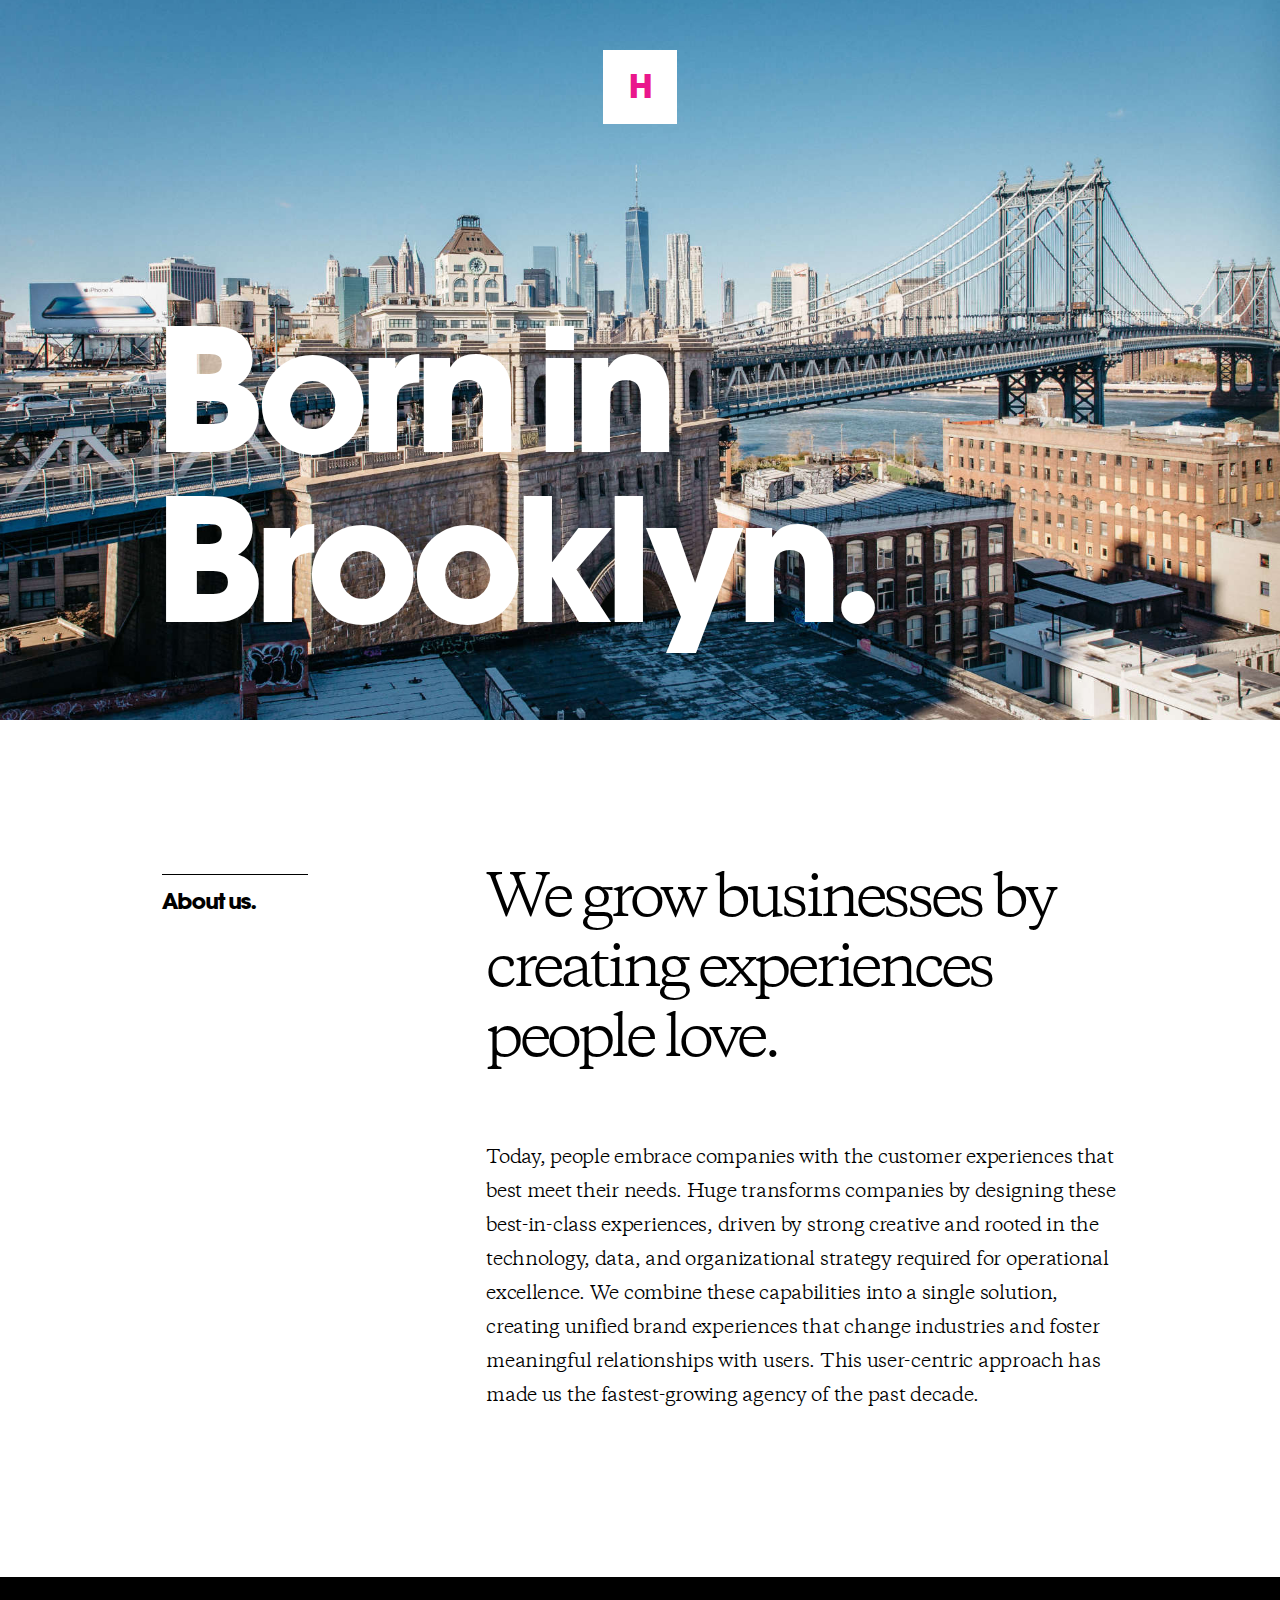
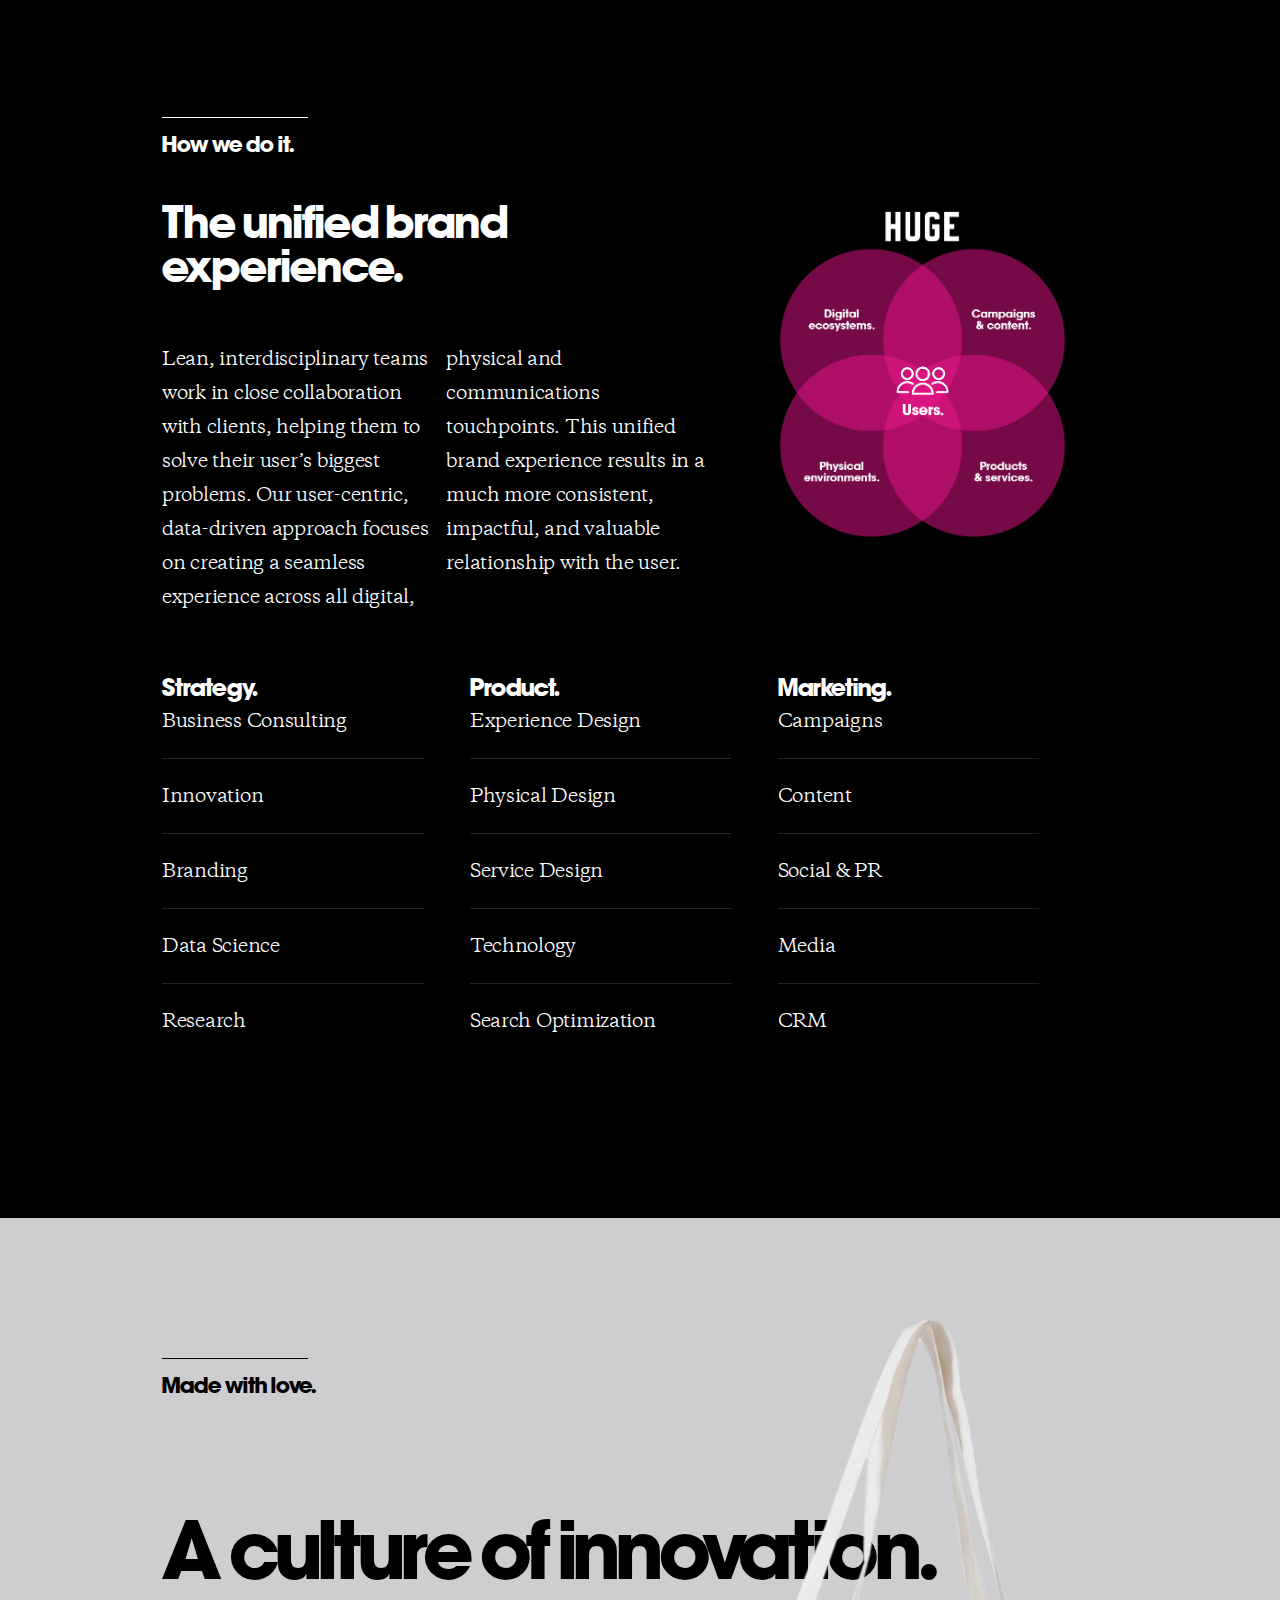
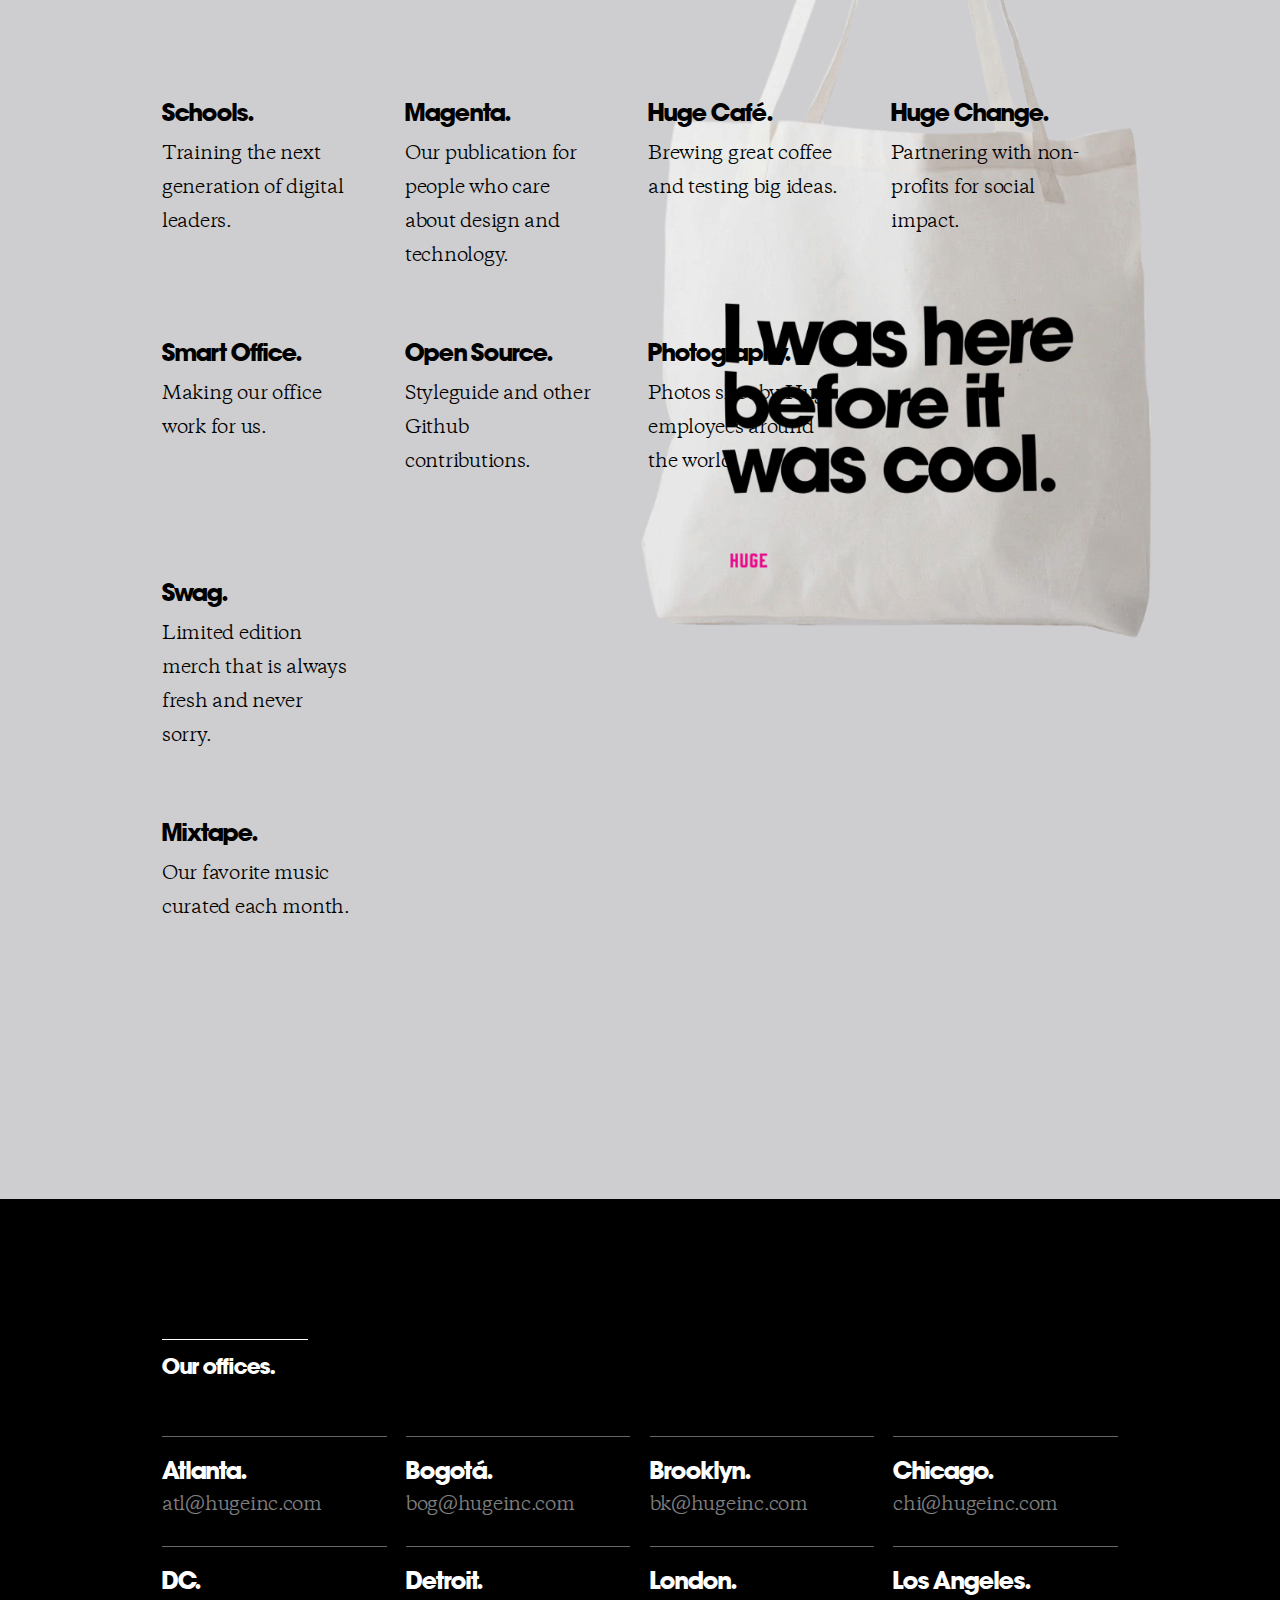
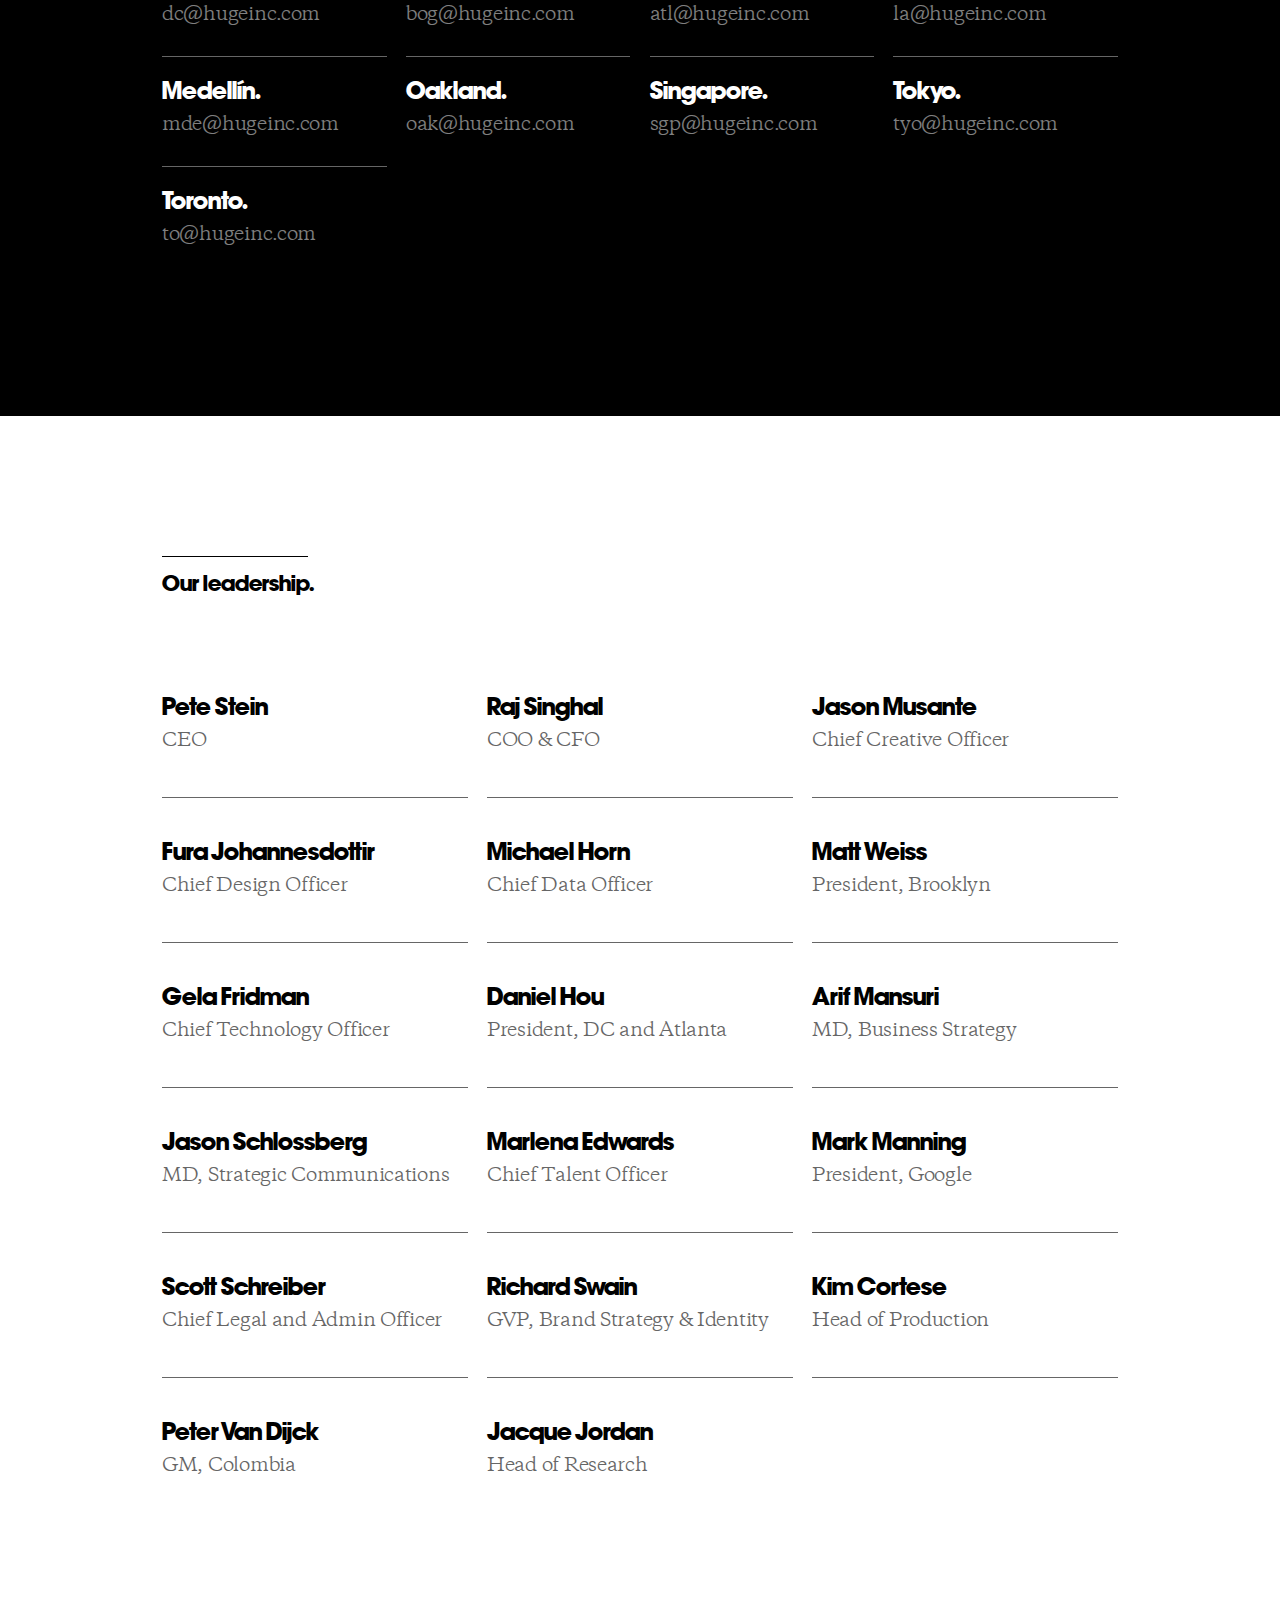
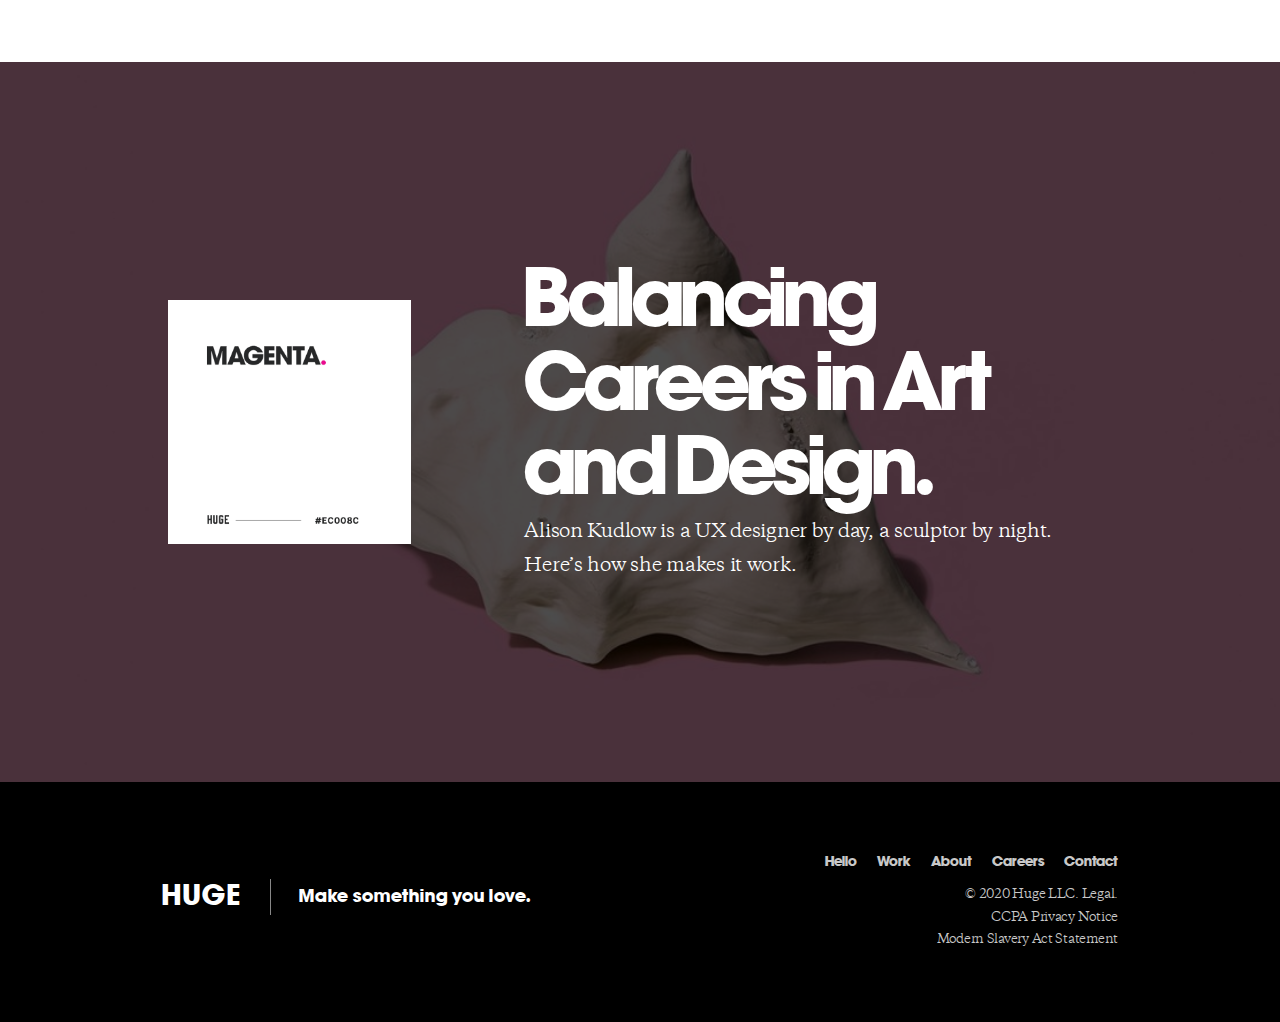
==== commit a12daf49: "Add files via upload" ====
--- a/about.html
+++ b/about.html
@@ -39,7 +39,6 @@
 <!-- Home_logo 시작 -->
 <div id="logo_h" onclick="LogoClick()">H</div>
 
-
 <!-- header 시작 -->
 <header id="home_header">
 
@@ -84,7 +83,6 @@
   </nav>
 
 </header><!-- header 끝 -->
-
 
 <!-- main 시작 -->
 <main>
@@ -136,7 +134,7 @@
 
   <div class="our_servise_list_container">
     <ul class="our_servise_list color_wh">
-      <h6>Strategy.</h6>
+      <h5>Strategy.</h5>
       <li><p><a>Business Consulting</a></p></li>
       <li><p><a>Innovation</a></p></li>
       <li><p><a>Branding</a></p></li>
@@ -145,7 +143,7 @@
     </ul>
 
     <ul class="our_servise_list color_wh">
-      <h6>Product.</h6>
+      <h5>Product.</h5>
       <li><p><a>Experience Design</a></p></li>
       <li><p><a>Physical Design</a></p></li>
       <li><p><a>Service Design</a></p></li>
@@ -154,7 +152,7 @@
     </ul>
 
     <ul class="our_servise_list color_wh">
-      <h6>Marketing.</h6>
+      <h5>Marketing.</h5>
       <li><p><a>Campaigns</a></p></li>
       <li><p><a>Content</a></p></li>
       <li><p><a>Social & PR</a></p></li>
@@ -206,14 +204,14 @@
         <h5><a>Photography.</a></h5>
         <p>Photos shot by Huge employees around the world.</p>
       </li>
-      <li></li>
+      <li class="sp_box"></li>
       <li>
         <h5><a>Swag.</a></h5>
         <p>Limited edition merch that is always fresh and never sorry.</p>
       </li>
-      <li></li>
-      <li></li>
-      <li></li>
+      <li class="sp_box"></li>
+      <li class="sp_box"></li>
+      <li class="sp_box"></li>
       <li>
         <h5><a>Mixtape.</a></h5>
         <p>Our favorite music curated each month.</p>
@@ -240,66 +238,61 @@
     <div>
       <ul class="our_offices_list color_wh">
         <li>
-          <h6><a>Atlanta.</a></h6>
+          <h5><a>Atlanta.</a></h5>
           <p>atl@hugeinc.com</p>
         </li>
         <li>
-          <h6><a>Bogotá.</a></h6>
+          <h5><a>Bogotá.</a></h5>
           <p>bog@hugeinc.com</p>
         </li>
         <li>
-          <h6><a>Brooklyn.</a></h6>
+          <h5><a>Brooklyn.</a></h5>
           <p>bk@hugeinc.com</p>
         </li>
         <li>
-          <h6><a>Chicago.</a></h6>
+          <h5><a>Chicago.</a></h5>
           <p>chi@hugeinc.com</p>
         </li>
         <li>
-          <h6><a>DC.</a></h6>
+          <h5><a>DC.</a></h5>
           <p>dc@hugeinc.com</p>
         </li>
         <li>
-          <h6><a>Detroit.</a></h6>
+          <h5><a>Detroit.</a></h5>
           <p>bog@hugeinc.com</p>
         </li>
         <li>
-          <h6><a>London.</a></h6>
+          <h5><a>London.</a></h5>
           <p>atl@hugeinc.com</p>
         </li>
         <li>
-          <h6><a>Los Angeles.</a></h6>
+          <h5><a>Los Angeles.</a></h5>
           <p>la@hugeinc.com</p>
         </li>
         <li>
-          <h6><a>Medellín.</a></h6>
+          <h5><a>Medellín.</a></h5>
           <p>mde@hugeinc.com</p>
         </li>
         <li>
-          <h6><a>Oakland.</a></h6>
+          <h5><a>Oakland.</a></h5>
           <p>oak@hugeinc.com</p>
         </li>
         <li>
-          <h6><a>Singapore.</a></h6>
+          <h5><a>Singapore.</a></h5>
           <p>sgp@hugeinc.com</p>
         </li>
         <li>
-          <h6><a>Tokyo.</a></h6>
+          <h5><a>Tokyo.</a></h5>
           <p>tyo@hugeinc.com</p>
         </li>
         <li>
-          <h6><a>Toronto.</a></h6>
+          <h5><a>Toronto.</a></h5>
           <p>to@hugeinc.com</p>
         </li>
-        
-        
+               
       </ul>
 
-
-
-    </div>
-
-
+    </div>
 
   </div>
 
@@ -318,65 +311,74 @@
     <div>
       <ul class="our_leadership_list">
         <li>
-          <h6><a>Pete Stein</a></h6>
+          <h5><a>Pete Stein</a></h5>
           <p>CEO</p>
         </li>
         <li>
-          <h6><a>Raj Singhal</a></h6>
+          <h5><a>Raj Singhal</a></h5>
           <p>COO & CFO</p>
         </li>
         <li>
-          <h6><a>Jason Musante</a></h6>
+          <h5><a>Jason Musante</a></h5>
           <p>Chief Creative Officer</p>
         </li>
         <li>
-          <h6><a>Fura Johannesdottir</a></h6>
+          <h5><a>Fura Johannesdottir</a></h5>
           <p>Chief Design Officer</p>
         </li>
         <li>
-          <h6><a>Michael Horn</a></h6>
+          <h5><a>Michael Horn</a></h5>
           <p>Chief Data Officer</p>
         </li>
         <li>
-          <h6><a>Gela Fridman</a></h6>
+          <h5><a>Matt Weiss</a></h5>
+          <p>President, Brooklyn</p>
+        </li>
+        <li>
+          <h5><a>Gela Fridman</a></h5>
           <p>Chief Technology Officer</p>
         </li>
         <li>
-          <h6><a>Matt Weiss</a></h6>
-          <p>President, Brooklyn</p>
-        </li>
-        <li>
-          <h6><a>Ranae Heuer</a></h6>
-          <p>President, Detroit and Chicago</p>
-        </li>
-        <li>
-          <h6><a>Daniel Hou</a></h6>
+          <h5><a>Daniel Hou</a></h5>
           <p>President, DC and Atlanta</p>
         </li>
         <li>
-          <h6><a>Arif Mansuri</a></h6>
+          <h5><a>Arif Mansuri</a></h5>
           <p>MD, Business Strategy</p>
         </li>
         <li>
-          <h6><a>Jason Schlossberg</a></h6>
+          <h5><a>Jason Schlossberg</a></h5>
           <p>MD, Strategic Communications</p>
         </li>
         <li>
-          <h6><a>Marlena Edwards</a></h6>
+          <h5><a>Marlena Edwards</a></h5>
           <p>Chief Talent Officer</p>
         </li>
         <li>
-          <h6><a>Peter Van Dijck</a></h6>
+          <h5><a>Mark Manning</a></h5>
+          <p>President, Google</p>
+        </li>
+        <li>
+          <h5><a>Scott Schreiber</a></h5>
+          <p>Chief Legal and Admin Officer</p>
+        </li>
+        <li>
+          <h5><a>Richard Swain</a></h5>
+          <p>GVP, Brand Strategy & Identity</p>
+        </li>
+        <li>
+          <h5><a>Kim Cortese</a></h5>
+          <p>Head of Production</p>
+        </li>
+        <li>
+          <h5><a>Peter Van Dijck</a></h5>
           <p>GM, Colombia</p>
         </li>
         <li>
-          <h6><a>Jacque Jordan</a></h6>
+          <h5><a>Jacque Jordan</a></h5>
           <p>Head of Research</p>
-        </li>
-        
-        
+        </li>       
       </ul>
-
 
     </div>
   </div>
--- a/css/common.css
+++ b/css/common.css
@@ -9,12 +9,12 @@
 
          
 /* 타이포그래피 */
-h1, h2, h3, h4, h5, h6, p { font-family: HugeGotic-Bold; font-weight: 400; -webkit-font-smoothing: antialiased; }
+h1, h2, h3, h4, h5, h6 { font-family: HugeGotic-Bold; font-weight: 400; -webkit-font-smoothing: antialiased; }
 
 /* <분석>
 font-size: px; line-height: px; font-weight: ; letter-spacing: px;
 
-헤더
+헤더..그냥 디브로 하면 될듯
 0 로고버튼/ 이미지- 볼드
 
 h5 메뉴명/ 36, 32, 400, normal
@@ -46,14 +46,19 @@
 h2 {font-size: 80px; line-height: 84px; letter-spacing: -2px;}
 h3 {font-family: Galaxie-Book; font-size: 56px; line-height: 70px; letter-spacing: -4px;}
 h4 {font-size: 44px; line-height: 44px;}
+
 h5 {font-size: 36px; line-height: 32px;}
 h6 {font-size: 24px; line-height: 30px;}
-
-p { font-size: 22px; line-height: 15.9999px;}
-.p1_serif {font-family: Galaxie-Book; font-size: 18px; line-height: 34px; letter-spacing: -0.27504px;}
-.p2 { font-size: 16px; line-height: 24px; font-weight: 700;}
+p { font-size: 22px; line-height: 15.9999px; }
+
+.h5_big {font-size: 36px; line-height: 32px;}
+h5 {font-size: 24px; line-height: 30px;}
+h6 { font-size: 22px; line-height: 15.9999px; }
+
+p {font-family: Galaxie-Book; font-size: 18px; line-height: 34px; letter-spacing: -0.27504px; font-weight: 400; -webkit-font-smoothing: antialiased;}
+.p2 {font-family: HugeGotic-Bold; font-size: 16px; line-height: 24px; font-weight: 700;}
 .p2_serif {font-family: Galaxie-Book; font-size: 16px; line-height: 24px; letter-spacing: -0.65008px;}
-.p3 { font-size: 14px; line-height: 20px; font-family: HugeGotic-Bold; font-weight: 400; -webkit-font-smoothing: antialiased;}
+.p3 {font-family: HugeGotic-Bold; font-size: 14px; line-height: 20px; font-family: HugeGotic-Bold; font-weight: 400; -webkit-font-smoothing: antialiased;}
 .p3_serif {font-family: Galaxie-Book; font-size: 14px; line-height: 20px; letter-spacing: -0.65008px;}
 .p4_serif {font-family: Galaxie-Book; font-size: 12px; line-height: 22.667px; letter-spacing: -0.27504px;}
 
@@ -149,26 +154,27 @@
       .footer_aside { text-align: right; color: #c8c8c8;}
 
 
-/* main_last -홈에서는 제외 */
-.main_last {width: 100%; background-image: url(../img/9.jpg); background-size: cover;}
-  .main_last > div:first-child {background-color: rgba(0,0,0,0.7); padding: 200px 0;}
-  .main_last_wrap {width: 100vw; display: flex; justify-content: start;}
-  .main_last_left {width: 18.98734%; padding-bottom: 18.98734%; margin-left: 12.65823%; margin-right: 1.25%; background-image: url(../img/magenta-hero.gif); background-size: cover;}
-
-  .main_last_right {width: 43.03797%; margin-left: 5.06329%; margin-right: 1.26582%; display: flex; flex-direction: column; justify-content: center;}
-  .main_last_right h2 {color: white;}
-  .main_last_right p {color: white;}
-
-
-
-/* hero video */
+/* main last -home 제외 나머지 */
+.main_last {width: 100%; background-image: url(../img/balancing.jpg); background-size: cover; background-position: center;}
+  .bg_color_warp {width: 100%; background-color: rgba(0,0,0,0.7); padding: 200px 0;}
+
+  .main_last_wrap {width: 100%; display: flex; justify-content: space-between; align-items: center; box-sizing: border-box; }
+   .main_last_left {width: 18.98734%; height: 18.98734vw; display: block; margin-left: 13.1%; padding-bottom: 18.98734%; padding-left: 12.65823%; margin-right: 1.25%; background-image: url(../img/magenta-hero.gif); background-size: cover; background-position: center; background-repeat: no-repeat;}
+   .main_last_right {width: 43.03797%; margin-left: 5.06329%; margin-right: 16%; display: flex; flex-direction: column; justify-content: center;}
+
+
+/* hero video - Work,Careers */
 .hero_video {width: 100%; height: 80vh; display: flex; justify-content: center; align-items: center; position: relative;}
-.hero_video video {min-width: 100vw; min-height: 80vh; border: none; right: 0; bottom: 0; position: absolute; background-size: cover;}
-
-
-/* hero img */
+ .hero_video video {min-width: 100vw; min-height: 80vh; border: none; right: 0; bottom: 0; position: absolute; background-size: cover;}
+ .hero_video_button {width: 74px; height: 74px; background-color: rgba(234, 23, 140, 0.6); color: white; font-size: 24px; text-align: center; line-height: 74px; z-index: 100; position: absolute; top: calc(50% - 37px); left: calc(50% - 37px);}
+
+.hero_video {width: 100%; height: 80vh; display:block; overflow: hidden; padding: 140px 0 60px;  position: relative; }
+ .hero_video video {min-width: 100%; min-height: 100%; width: auto; height: auto; position: absolute; top: 50%; left: 50%; transform: translate(-50%, -50%);}
+
+ 
+/* hero img - About.Contact */
 .hero_img {width: 100%; height: 80vh; background-size: cover; background-position: center; padding: 140px 0 60px;}
-
+ .hero_title {width: 74.68354%; height: calc(80vh - 200px); display: flex; align-items: flex-end; margin: 0 auto;}
 
 
 /*/// 미디어쿼리 ///*/
@@ -183,7 +189,15 @@
   .home_footer_content_wrap { flex-direction: column; align-items: flex-start; height: 150px;  padding: 0; }
   .footer_content_left > div {padding-right: 22px; margin-right: 22px; }
   .footer_aside {text-align: left; }
+
+  /* main last  */
+  .main_last_right h2 {font-size: 72px; line-height: 75.0002px;}
+
+  /* hero img */
+  .hero_title {font-size: 104px; line-height: 91px;}
   } 
+
+
 
 @media screen and (max-width: 767px) {
  /* Home_logo */ 
@@ -207,7 +221,21 @@
   .footer_content_left > div {font-size: 25px; line-height: 34px;  padding-right: 20px; margin-right: 20px; letter-spacing: 2px; }
       .footer_content_left > p { font-size: 15px; line-height: 24px; letter-spacing: 0.5px;}
       .footer_content_right a {margin-right: 12px;}
-  
+
+  /* main last  */
+  .bg_color_warp { padding: 80px 0;}
+.main_last_wrap {flex-direction: column; align-items: flex-start;}
+.main_last_left {width: 35.89744%; height: 35.89744vw; margin-right: 2.5641%; margin-left: 12.82051%;}
+.main_last_right {width: 74.35897%; margin-right: 2.5641%; margin-left: 12.82051%; margin-top: 50px;}
+.main_last_right h2 {font-size: 40px; line-height: 44px; letter-spacing: -1px;}
+
+/* hero video */
+.hero_video {height: 70vh;}
+.hero_video_button {width: 62px; height: 62px; font-size: 20px; line-height: 62px; }
+
+/* hero img */
+.hero_img {height: 70vh;}
+ .hero_title {height: calc(70vh - 200px); font-size: 60px; line-height: 61.9px;}
  
   } 
 
--- a/css/about.css
+++ b/css/about.css
@@ -0,0 +1,108 @@
+/*/ About 상세페이지 /*/
+
+
+/* about_hero */
+.hero_about {background-image: url(../img/about/IMG_3864.jpg);}
+  
+
+/* about_us */
+.about_us {width: 100%; background-color: white; padding: 140px 0; box-sizing: border-box;}
+ .about_us_container {width: 74.68354%; margin: 0 auto; display: flex;}
+  .section_subtitle {min-width: 32.20339%; padding-top: 14px;}
+   .section_subtitle_rule_bl {width: 47.36842%;  margin-bottom: 20px; border-top: 1px solid black;}
+
+  .about_us_content {width: 66.10169%; margin-left: 1.69492%;}
+   .about_us_content h3 {margin-bottom: 70px;}
+   .about_us_content p {padding-bottom: 25px;}
+
+
+ /* our_servise */
+ .our_servise {width: 100%; background-color: black; padding: 140px 0; box-sizing: border-box;}
+ .our_servise_container {width: 74.68354%; margin: 0 auto;}
+
+ .section_subtitle_rule_wh {width: 47.36842%;  margin-bottom: 20px; border-top: 1px solid white;}
+
+.section_subtitle_nopadding {width: 32.20339%; margin-bottom: 50px;}
+.our_servise_content_container {width: 100%; display: flex;}
+
+.our_servise_content {width: 57.62712%;}
+.our_servise_content_title {margin-bottom: 50px;}
+.our_servise_content_text {column-count: 2; width: 100%;}
+
+.our_servise_infographic {width: 32.20339%; margin-left: 5%;}
+.our_servise_infographic_img {width: 100%; padding: 2% 0 0 5%;}
+
+
+.our_servise_list_container {width: 74.68354%; margin: 0 auto; display: flex; flex-wrap: wrap; padding-top: 60px;}
+.our_servise_list {width: 32.20339%;}
+.our_servise_list h6 {margin-bottom: 40px;}
+.our_servise_list li {padding-bottom: 20px; margin-bottom: 20px; margin-right: 15%; border-bottom: 1px solid #222;}
+
+.our_servise_list a:hover {color: #ea178c;}
+.our_servise_list li:nth-last-child(1) {border: none;}
+
+
+ /* our_culture */
+ .our_culture {width: 100%; background-color: #cecdcf; padding: 140px 0; box-sizing: border-box; position: relative;}
+
+ .our_culture_container {width: 74.68354%; margin: 0 auto;} 
+ .our_culture_title {margin: 120px 0 100px;}
+
+ .our_culture_list {width: 100%; display: flex; flex-wrap: wrap; position: relative; z-index: 2; }
+ .our_culture_list li {width: 23.72881%; height: 200px; margin-left: 1.6949%; margin-bottom: 40px;}
+ .our_culture_list li:nth-child(4n+1) {margin-left: 0;}
+ .our_culture_list h5 {margin-bottom: 7px;}
+ .our_culture_list p {width: 85%;}
+
+ .our_culture_list a:hover {color: #ea178c;}
+
+ .our_culture_background {position: absolute; top: 100px; right: 200px; bottom: -6vh; right: 10%; width: 40%;}
+ .our_culture_background img {width: 100%;}
+
+
+ /* our_offices */
+ .our_offices {width: 100%; background-color: black; padding: 140px 0; box-sizing: border-box;}
+ .our_offices_container {width: 74.68354%; margin: 0 auto;} 
+
+ .our_offices_list {width: 100%; display: flex; flex-wrap: wrap; padding-top: 10px;}
+ .our_offices_list li {width: 23.5%; margin-left: 2%; padding-top: 20px; margin-bottom: 25px; border-top: 1px solid #666;}
+ .our_offices_list li:nth-child(4n+1) {margin-left: 0;}
+ .our_offices_list p {color: white; opacity: 0.5;}
+ .our_offices_list a:hover {color: #ea178c;}
+
+
+  /* our_leadership */
+  .our_leadership {width: 100%; background-color: white; padding: 140px 0; box-sizing: border-box;}
+  .our_leadership_container {width: 74.68354%; margin: 0 auto;} 
+ 
+  .our_leadership_list {width: 100%; display: flex; flex-wrap: wrap; padding-top: 10px;}
+  .our_leadership_list li {width: 32%; margin-left: 2%; padding-top: 40px; padding-bottom: 40px; border-bottom: 1px solid #666;}
+  .our_leadership_list li:nth-child(3n+1) {margin-left: 0;}
+  .our_leadership_list p {color: #666;}
+  .our_leadership_list a:hover {color: #ea178c;}
+  .our_leadership_list li:nth-last-child(1) {border: none;}
+  .our_leadership_list li:nth-last-child(2) {border: none;}
+
+
+
+  /*/// 미디어쿼리 ///*/
+@media screen and (max-width: 999px) {
+  .about_us {padding: 100px 0; }
+   .about_us_container { flex-direction: column;}
+    .section_subtitle {width: 48.97959%; margin-bottom: 50px;}
+     .section_subtitle h6 { font-size: 16px; }
+
+    .about_us_content { width: 100%; margin-left: 0px;}
+     .about_us_content h3 {margin-bottom: 50px; font-size:42px; line-height:53.9px; letter-spacing: -1px;}
+
+}
+
+@media screen and (max-width: 767px) {
+  .about_us {padding: 60px 0; }
+   .section_subtitle h6 { font-size: 14px; }
+
+  .about_us_content h3 {font-size:30px; line-height:42px;}
+
+}
+
+
